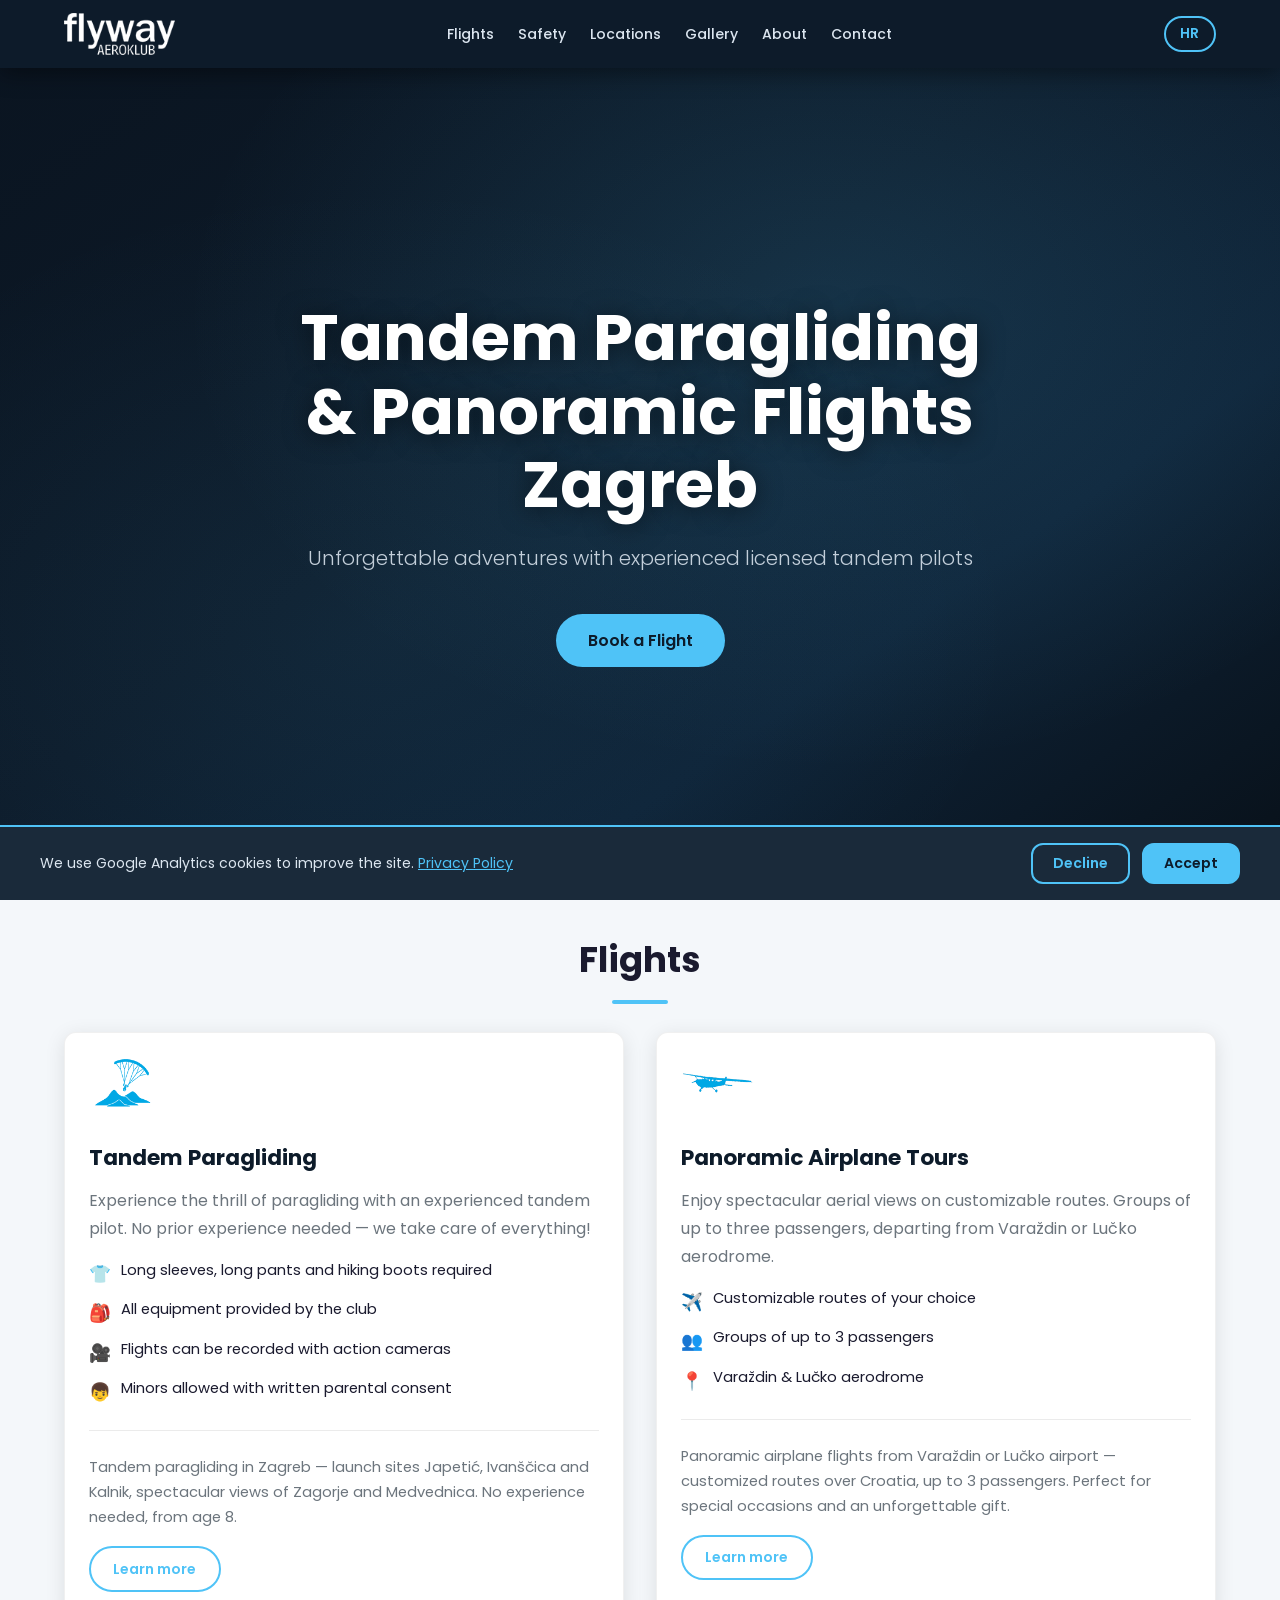
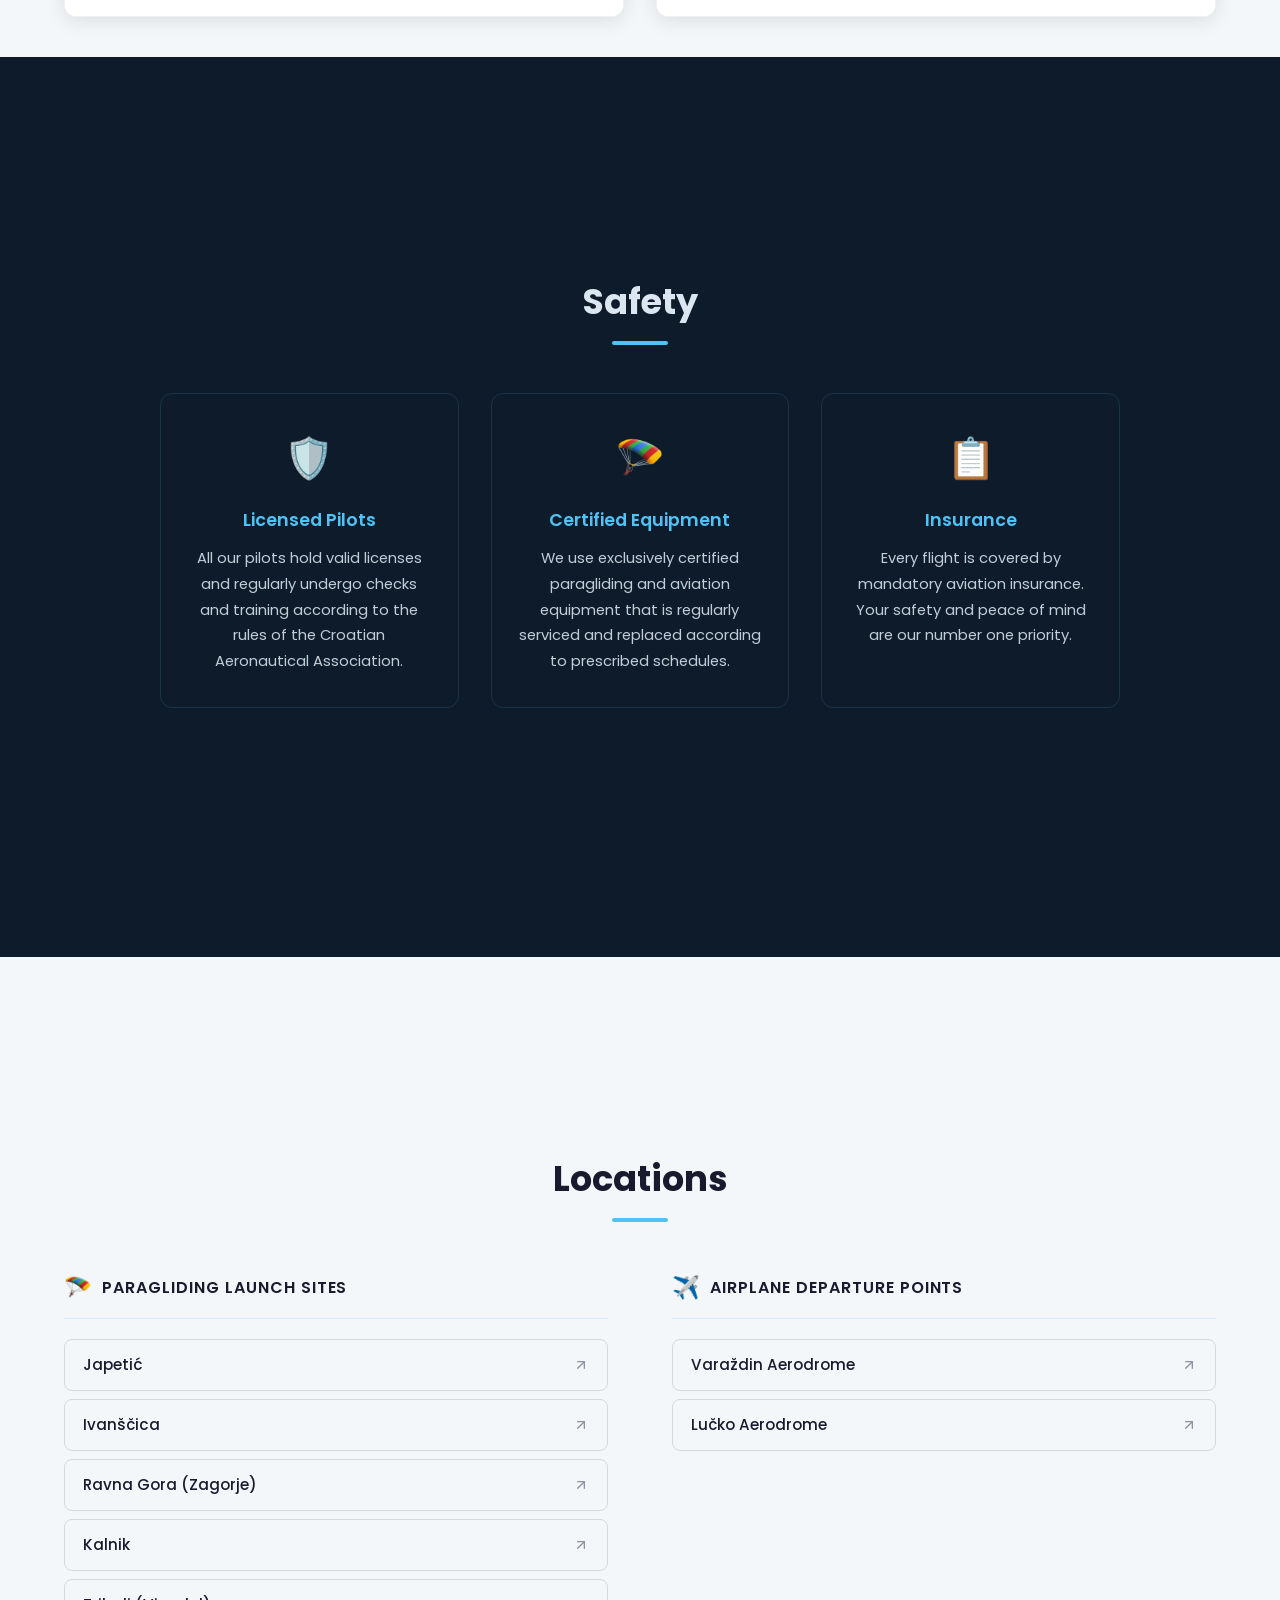
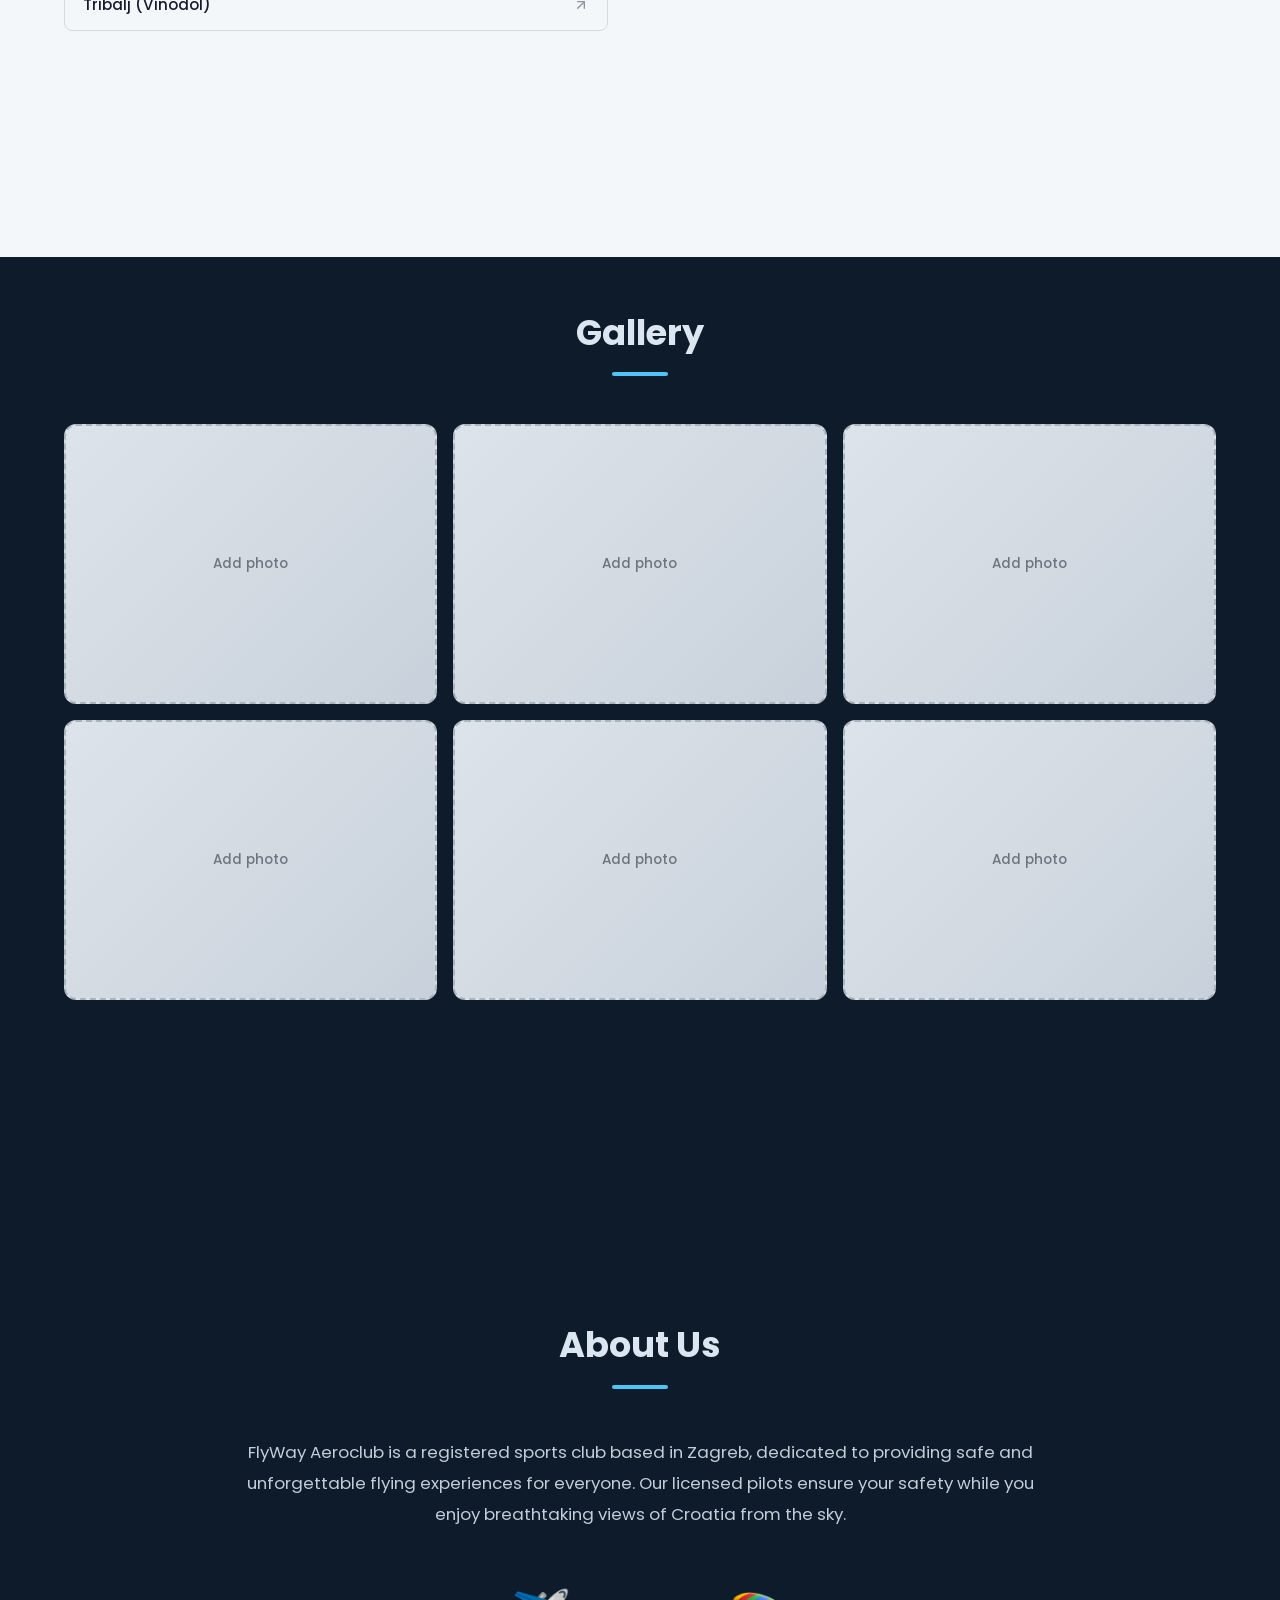
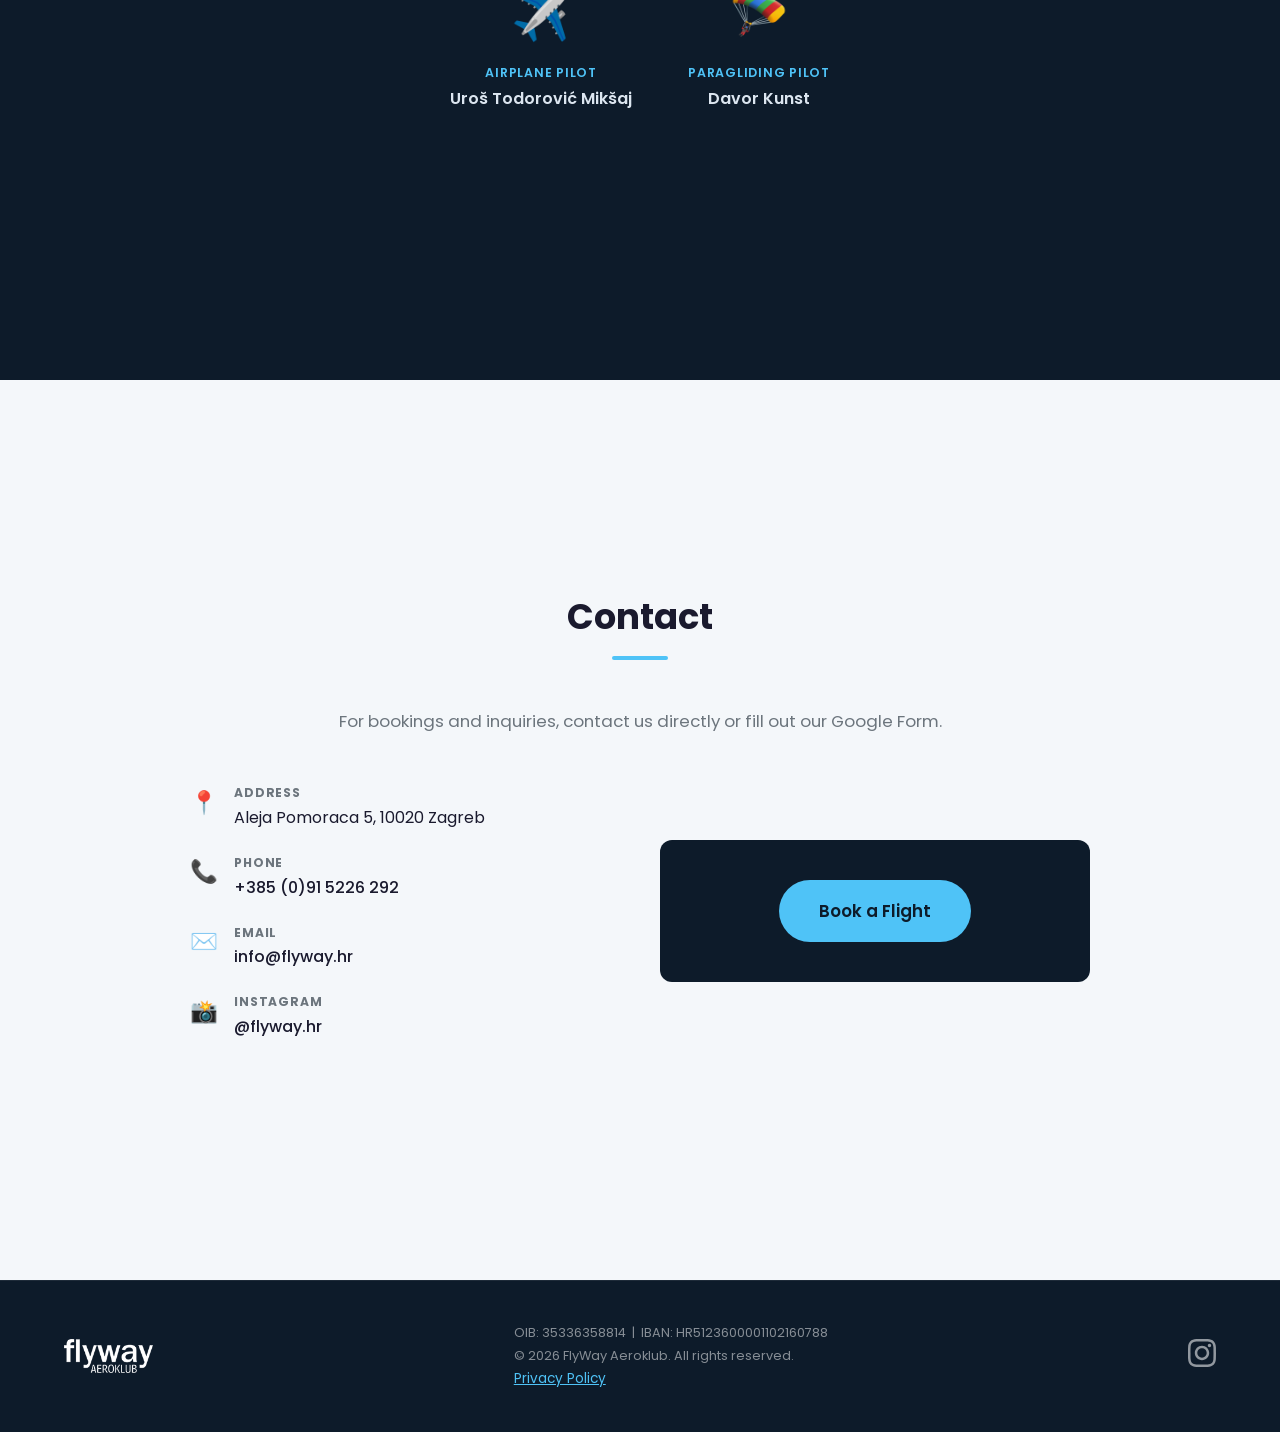
==== en/index.html @ 45cd0210 "Add English pages and proper hreflang for bilingual SEO - Create en/ with 3 fully English pages (ind" ====
<!DOCTYPE html>
<html lang="en">
<head>
    <meta charset="UTF-8">
    <meta name="viewport" content="width=device-width, initial-scale=1.0">

    <title>FlyWay Aeroklub – Tandem Paragliding Zagreb | Panoramic Airplane Flights Croatia</title>
    <meta name="description" content="FlyWay Aeroklub offers tandem paragliding and panoramic airplane flights in Croatia. Launch sites: Japetić, Ivanščica, Kalnik, Varaždin, Lučko. Book your adventure!">
    <meta name="keywords" content="tandem paragliding Zagreb, panoramic airplane flights Croatia, paragliding Croatia, aeroclub Zagreb, scenic flight Croatia, adventure tourism Croatia">
    <meta name="robots" content="index, follow">
    <meta name="geo.region" content="HR-01">
    <meta name="geo.placename" content="Zagreb, Croatia">
    <link rel="canonical" href="https://www.flyway.hr/en/">

    <meta property="og:title" content="FlyWay Aeroklub – Tandem Paragliding & Panoramic Flights Croatia">
    <meta property="og:description" content="Unforgettable adventure with experienced licensed tandem pilots. Paragliding and panoramic airplane flights in Croatia.">
    <meta property="og:url" content="https://www.flyway.hr/en/">
    <meta property="og:type" content="website">
    <meta property="og:image" content="https://www.flyway.hr/images/fw_logo_white.png">
    <meta property="og:locale" content="en_US">
    <meta property="og:locale:alternate" content="hr_HR">

    <link rel="alternate" hreflang="hr" href="https://www.flyway.hr/">
    <link rel="alternate" hreflang="en" href="https://www.flyway.hr/en/">
    <link rel="alternate" hreflang="x-default" href="https://www.flyway.hr/">

    <link rel="preconnect" href="https://fonts.googleapis.com">
    <link rel="preconnect" href="https://fonts.gstatic.com" crossorigin>
    <link href="https://fonts.googleapis.com/css2?family=Poppins:wght@300;400;500;600;700&display=swap" rel="stylesheet">

    <link rel="icon" type="image/png" href="../images/flyway_favicon.png">
    <link rel="apple-touch-icon" href="../images/flyway_favicon.png">
    <link rel="stylesheet" href="../css/style.css">

    <script type="application/ld+json">
    {
        "@context": "https://schema.org",
        "@graph": [
            {
                "@type": "SportsOrganization",
                "name": "FlyWay Aeroklub",
                "url": "https://www.flyway.hr",
                "logo": "https://www.flyway.hr/images/fw_logo_white.png",
                "description": "FlyWay Aeroclub offers tandem paragliding and panoramic airplane flights in Croatia.",
                "address": {
                    "@type": "PostalAddress",
                    "streetAddress": "Aleja Pomoraca 5",
                    "addressLocality": "Zagreb",
                    "postalCode": "10020",
                    "addressCountry": "HR"
                },
                "contactPoint": {
                    "@type": "ContactPoint",
                    "telephone": "+385-91-5226-292",
                    "email": "info@flyway.hr",
                    "contactType": "reservations"
                },
                "sameAs": ["https://www.instagram.com/flyway.hr"]
            },
            {
                "@type": "LocalBusiness",
                "name": "FlyWay Aeroklub",
                "telephone": "+385-91-5226-292",
                "email": "info@flyway.hr",
                "address": {
                    "@type": "PostalAddress",
                    "streetAddress": "Aleja Pomoraca 5",
                    "addressLocality": "Zagreb",
                    "postalCode": "10020",
                    "addressCountry": "HR"
                }
            }
        ]
    }
    </script>
</head>
<body>

    <header class="site-header">
        <nav class="navbar" role="navigation" aria-label="Main navigation">
            <a href="#home" class="nav-logo" aria-label="FlyWay Aeroklub - Home">
                <img src="../images/fw_logo_white.png" alt="FlyWay Aeroklub – tandem paragliding and panoramic flights Zagreb" width="140" height="50">
            </a>

            <button class="hamburger" id="hamburger" aria-label="Open menu" aria-expanded="false" aria-controls="nav-menu">
                <span></span><span></span><span></span>
            </button>

            <ul class="nav-menu" id="nav-menu" role="list">
                <li class="nav-desktop-only"><a href="#services" class="nav-link">Flights</a></li>
                <li class="nav-mobile-only"><a href="paragliding-zagreb.html" class="nav-link">Tandem Paragliding</a></li>
                <li class="nav-mobile-only"><a href="panoramski-let-avionom.html" class="nav-link">Panoramic Flights</a></li>
                <li><a href="#safety" class="nav-link">Safety</a></li>
                <li><a href="#locations" class="nav-link">Locations</a></li>
                <li><a href="#gallery" class="nav-link">Gallery</a></li>
                <li><a href="#about" class="nav-link">About</a></li>
                <li><a href="#contact" class="nav-link">Contact</a></li>
            </ul>

            <a href="../index.html" class="lang-toggle" aria-label="Switch to Croatian">HR</a>
        </nav>
    </header>

    <main>

        <section id="home" class="hero" aria-label="Hero">
            <div class="hero-content">
                <h1>Tandem Paragliding & Panoramic Flights Zagreb</h1>
                <p class="hero-sub">Unforgettable adventures with experienced licensed tandem pilots</p>
                <a href="#contact" class="btn btn-primary">Book a Flight</a>
            </div>
        </section>

        <section id="services" class="section section-light" aria-labelledby="services-heading">
            <div class="container">
                <h2 id="services-heading" class="section-title">Flights</h2>
                <div class="services-grid">

                    <article id="paragliding" class="service-card" aria-labelledby="para-heading">
                        <div class="service-icon">
                            <img src="../images/paraglider_p.png" alt="Tandem paragliding icon – flights from Japetić and Ivanščica" width="80" height="80">
                        </div>
                        <h3 id="para-heading">Tandem Paragliding</h3>
                        <p>Experience the thrill of paragliding with an experienced tandem pilot. No prior experience needed — we take care of everything!</p>
                        <ul class="service-details">
                            <li><span class="detail-icon" aria-hidden="true">👕</span><span>Long sleeves, long pants and hiking boots required</span></li>
                            <li><span class="detail-icon" aria-hidden="true">🎒</span><span>All equipment provided by the club</span></li>
                            <li><span class="detail-icon" aria-hidden="true">🎥</span><span>Flights can be recorded with action cameras</span></li>
                            <li><span class="detail-icon" aria-hidden="true">👦</span><span>Minors allowed with written parental consent</span></li>
                        </ul>
                        <div class="service-extra">
                            <p>Tandem paragliding in Zagreb — launch sites Japetić, Ivanščica and Kalnik, spectacular views of Zagorje and Medvednica. No experience needed, from age 8.</p>
                            <a href="paragliding-zagreb.html" class="btn btn-secondary-outline">Learn more</a>
                        </div>
                    </article>

                    <article id="airplane" class="service-card" aria-labelledby="air-heading">
                        <div class="service-icon">
                            <img src="../images/avion.png" alt="Panoramic airplane flights icon – Varaždin and Lučko aerodrome" width="80" height="80">
                        </div>
                        <h3 id="air-heading">Panoramic Airplane Tours</h3>
                        <p>Enjoy spectacular aerial views on customizable routes. Groups of up to three passengers, departing from Varaždin or Lučko aerodrome.</p>
                        <ul class="service-details">
                            <li><span class="detail-icon" aria-hidden="true">✈️</span><span>Customizable routes of your choice</span></li>
                            <li><span class="detail-icon" aria-hidden="true">👥</span><span>Groups of up to 3 passengers</span></li>
                            <li><span class="detail-icon" aria-hidden="true">📍</span><span>Varaždin & Lučko aerodrome</span></li>
                        </ul>
                        <div class="service-extra">
                            <p>Panoramic airplane flights from Varaždin or Lučko airport — customized routes over Croatia, up to 3 passengers. Perfect for special occasions and an unforgettable gift.</p>
                            <a href="panoramski-let-avionom.html" class="btn btn-secondary-outline">Learn more</a>
                        </div>
                    </article>

                </div>
            </div>
        </section>

        <section id="safety" class="section section-dark" aria-labelledby="safety-heading">
            <div class="container">
                <h2 id="safety-heading" class="section-title">Safety</h2>
                <div class="safety-grid">
                    <div class="safety-item">
                        <div class="safety-icon" aria-hidden="true">🛡️</div>
                        <h3>Licensed Pilots</h3>
                        <p>All our pilots hold valid licenses and regularly undergo checks and training according to the rules of the Croatian Aeronautical Association.</p>
                    </div>
                    <div class="safety-item">
                        <div class="safety-icon" aria-hidden="true">🪂</div>
                        <h3>Certified Equipment</h3>
                        <p>We use exclusively certified paragliding and aviation equipment that is regularly serviced and replaced according to prescribed schedules.</p>
                    </div>
                    <div class="safety-item">
                        <div class="safety-icon" aria-hidden="true">📋</div>
                        <h3>Insurance</h3>
                        <p>Every flight is covered by mandatory aviation insurance. Your safety and peace of mind are our number one priority.</p>
                    </div>
                </div>
            </div>
        </section>

        <section id="locations" class="section section-light" aria-labelledby="locations-heading">
            <div class="container">
                <h2 id="locations-heading" class="section-title">Locations</h2>
                <div class="locations-grid">

                    <div class="location-group">
                        <div class="location-group-header">
                            <span class="location-group-icon" aria-hidden="true">🪂</span>
                            <h3>Paragliding Launch Sites</h3>
                        </div>
                        <ul class="location-cards">
                            <li><a href="https://maps.app.goo.gl/WNcV5vKJo7GmSqnL9" target="_blank" rel="noopener noreferrer" class="location-card">
                                <span class="loc-name">Japetić</span>
                                <svg class="loc-arrow" width="16" height="16" viewBox="0 0 24 24" fill="none" stroke="currentColor" stroke-width="2" stroke-linecap="round" stroke-linejoin="round" aria-hidden="true"><path d="M7 17L17 7"/><path d="M7 7h10v10"/></svg>
                            </a></li>
                            <li><a href="https://maps.app.goo.gl/DP7WxaT5oBAkoyiM8" target="_blank" rel="noopener noreferrer" class="location-card">
                                <span class="loc-name">Ivanščica</span>
                                <svg class="loc-arrow" width="16" height="16" viewBox="0 0 24 24" fill="none" stroke="currentColor" stroke-width="2" stroke-linecap="round" stroke-linejoin="round" aria-hidden="true"><path d="M7 17L17 7"/><path d="M7 7h10v10"/></svg>
                            </a></li>
                            <li><a href="https://maps.app.goo.gl/jG7msH3N1afyZURn9" target="_blank" rel="noopener noreferrer" class="location-card">
                                <span class="loc-name">Ravna Gora (Zagorje)</span>
                                <svg class="loc-arrow" width="16" height="16" viewBox="0 0 24 24" fill="none" stroke="currentColor" stroke-width="2" stroke-linecap="round" stroke-linejoin="round" aria-hidden="true"><path d="M7 17L17 7"/><path d="M7 7h10v10"/></svg>
                            </a></li>
                            <li><a href="https://maps.app.goo.gl/RLe3CD22jvQFApmW9" target="_blank" rel="noopener noreferrer" class="location-card">
                                <span class="loc-name">Kalnik</span>
                                <svg class="loc-arrow" width="16" height="16" viewBox="0 0 24 24" fill="none" stroke="currentColor" stroke-width="2" stroke-linecap="round" stroke-linejoin="round" aria-hidden="true"><path d="M7 17L17 7"/><path d="M7 7h10v10"/></svg>
                            </a></li>
                            <li><a href="https://maps.app.goo.gl/dRtYtPwwd5zsiYR27" target="_blank" rel="noopener noreferrer" class="location-card">
                                <span class="loc-name">Tribalj (Vinodol)</span>
                                <svg class="loc-arrow" width="16" height="16" viewBox="0 0 24 24" fill="none" stroke="currentColor" stroke-width="2" stroke-linecap="round" stroke-linejoin="round" aria-hidden="true"><path d="M7 17L17 7"/><path d="M7 7h10v10"/></svg>
                            </a></li>
                        </ul>
                    </div>

                    <div class="location-group">
                        <div class="location-group-header">
                            <span class="location-group-icon" aria-hidden="true">✈️</span>
                            <h3>Airplane Departure Points</h3>
                        </div>
                        <ul class="location-cards">
                            <li><a href="https://maps.app.goo.gl/fCzYF7hV7f4VvDzJ8" target="_blank" rel="noopener noreferrer" class="location-card">
                                <span class="loc-name">Varaždin Aerodrome</span>
                                <svg class="loc-arrow" width="16" height="16" viewBox="0 0 24 24" fill="none" stroke="currentColor" stroke-width="2" stroke-linecap="round" stroke-linejoin="round" aria-hidden="true"><path d="M7 17L17 7"/><path d="M7 7h10v10"/></svg>
                            </a></li>
                            <li><a href="https://maps.app.goo.gl/y8bR3Hvhhawu7wzm7" target="_blank" rel="noopener noreferrer" class="location-card">
                                <span class="loc-name">Lučko Aerodrome</span>
                                <svg class="loc-arrow" width="16" height="16" viewBox="0 0 24 24" fill="none" stroke="currentColor" stroke-width="2" stroke-linecap="round" stroke-linejoin="round" aria-hidden="true"><path d="M7 17L17 7"/><path d="M7 7h10v10"/></svg>
                            </a></li>
                        </ul>
                    </div>

                </div>
            </div>
        </section>

        <section id="gallery" class="section section-dark" aria-labelledby="gallery-heading">
            <div class="container">
                <h2 id="gallery-heading" class="section-title">Gallery</h2>
                <div class="gallery-grid">
                    <div class="gallery-placeholder"><span>Add photo</span></div>
                    <div class="gallery-placeholder"><span>Add photo</span></div>
                    <div class="gallery-placeholder"><span>Add photo</span></div>
                    <div class="gallery-placeholder"><span>Add photo</span></div>
                    <div class="gallery-placeholder"><span>Add photo</span></div>
                    <div class="gallery-placeholder"><span>Add photo</span></div>
                </div>
            </div>
        </section>

        <section id="about" class="section section-dark" aria-labelledby="about-heading">
            <div class="container">
                <h2 id="about-heading" class="section-title">About Us</h2>
                <div class="about-content">
                    <p>FlyWay Aeroclub is a registered sports club based in Zagreb, dedicated to providing safe and unforgettable flying experiences for everyone. Our licensed pilots ensure your safety while you enjoy breathtaking views of Croatia from the sky.</p>
                    <div class="team-grid">
                        <div class="team-member">
                            <div class="team-icon" aria-hidden="true">✈️</div>
                            <p class="team-role">Airplane Pilot</p>
                            <p class="team-name">Uroš Todorović Mikšaj</p>
                        </div>
                        <div class="team-member">
                            <div class="team-icon" aria-hidden="true">🪂</div>
                            <p class="team-role">Paragliding Pilot</p>
                            <p class="team-name">Davor Kunst</p>
                        </div>
                    </div>
                </div>
            </div>
        </section>

        <section id="contact" class="section section-light" aria-labelledby="contact-heading">
            <div class="container">
                <h2 id="contact-heading" class="section-title">Contact</h2>
                <p class="contact-desc">For bookings and inquiries, contact us directly or fill out our Google Form.</p>
                <div class="contact-grid">
                    <address class="contact-info">
                        <div class="contact-item">
                            <span class="contact-icon" aria-hidden="true">📍</span>
                            <div>
                                <strong>Address</strong>
                                <span>Aleja Pomoraca 5, 10020 Zagreb</span>
                            </div>
                        </div>
                        <div class="contact-item">
                            <span class="contact-icon" aria-hidden="true">📞</span>
                            <div>
                                <strong>Phone</strong>
                                <a href="tel:+385915226292">+385 (0)91 5226 292</a>
                            </div>
                        </div>
                        <div class="contact-item">
                            <span class="contact-icon" aria-hidden="true">✉️</span>
                            <div>
                                <strong>Email</strong>
                                <a href="mailto:info@flyway.hr">info@flyway.hr</a>
                            </div>
                        </div>
                        <div class="contact-item">
                            <span class="contact-icon" aria-hidden="true">📸</span>
                            <div>
                                <strong>Instagram</strong>
                                <a href="https://www.instagram.com/flyway.hr" target="_blank" rel="noopener noreferrer">@flyway.hr</a>
                            </div>
                        </div>
                    </address>
                    <div class="contact-booking">
                        <a href="#TODO" target="_blank" rel="noopener noreferrer" class="btn btn-primary btn-large">Book a Flight</a>
                    </div>
                </div>
            </div>
        </section>

    </main>

    <footer class="site-footer" role="contentinfo">
        <div class="container footer-inner">
            <div class="footer-logo">
                <img src="../images/fw_logo_white.png" alt="FlyWay Aeroklub" width="120" height="43">
            </div>
            <div class="footer-info">
                <p>OIB: 35336358814 &nbsp;|&nbsp; IBAN: HR5123600001102160788</p>
                <p>&copy; <span id="year"></span> FlyWay Aeroklub. All rights reserved.</p>
                <p><a href="../pravila-privatnosti.html" style="color:var(--color-accent); text-decoration:underline; font-size:0.85rem;">Privacy Policy</a></p>
            </div>
            <div class="footer-social">
                <a href="https://www.instagram.com/flyway.hr" target="_blank" rel="noopener noreferrer" aria-label="FlyWay on Instagram">
                    <svg width="28" height="28" viewBox="0 0 24 24" fill="currentColor" aria-hidden="true">
                        <path d="M12 2.163c3.204 0 3.584.012 4.85.07 3.252.148 4.771 1.691 4.919 4.919.058 1.265.069 1.645.069 4.849 0 3.205-.012 3.584-.069 4.849-.149 3.225-1.664 4.771-4.919 4.919-1.266.058-1.644.07-4.85.07-3.204 0-3.584-.012-4.849-.07-3.26-.149-4.771-1.699-4.919-4.92-.058-1.265-.07-1.644-.07-4.849 0-3.204.013-3.583.07-4.849.149-3.227 1.664-4.771 4.919-4.919 1.266-.057 1.645-.069 4.849-.069zm0-2.163c-3.259 0-3.667.014-4.947.072-4.358.2-6.78 2.618-6.98 6.98-.059 1.281-.073 1.689-.073 4.948 0 3.259.014 3.668.072 4.948.2 4.358 2.618 6.78 6.98 6.98 1.281.058 1.689.072 4.948.072 3.259 0 3.668-.014 4.948-.072 4.354-.2 6.782-2.618 6.979-6.98.059-1.28.073-1.689.073-4.948 0-3.259-.014-3.667-.072-4.947-.196-4.354-2.617-6.78-6.979-6.98-1.281-.059-1.69-.073-4.949-.073zm0 5.838c-3.403 0-6.162 2.759-6.162 6.162s2.759 6.163 6.162 6.163 6.162-2.759 6.162-6.163c0-3.403-2.759-6.162-6.162-6.162zm0 10.162c-2.209 0-4-1.79-4-4 0-2.209 1.791-4 4-4s4 1.791 4 4c0 2.21-1.791 4-4 4zm6.406-11.845c-.796 0-1.441.645-1.441 1.44s.645 1.44 1.441 1.44c.795 0 1.439-.645 1.439-1.44s-.644-1.44-1.439-1.44z"/>
                    </svg>
                </a>
            </div>
        </div>
    </footer>

    <div id="cookie-banner" class="cookie-banner" role="dialog" aria-label="Cookie notice" hidden>
        <div class="cookie-banner-inner">
            <p class="cookie-text">We use Google Analytics cookies to improve the site. <a href="../pravila-privatnosti.html">Privacy Policy</a></p>
            <div class="cookie-actions">
                <button id="cookie-decline" class="btn-cookie btn-cookie-decline">Decline</button>
                <button id="cookie-accept"  class="btn-cookie btn-cookie-accept">Accept</button>
            </div>
        </div>
    </div>

    <script src="../js/main.js"></script>
    <script src="../js/cookies.js"></script>
</body>
</html>
---- css/style.css ----
/* ===========================
   CSS Custom Properties
   =========================== */
:root {
    --color-dark:        #0d1b2a;
    --color-dark-2:      #1a2a3a;
    --color-accent:      #4fc3f7;
    --color-accent-hover:#29b6f6;
    --color-light:       #f4f7fa;
    --color-white:       #ffffff;
    --color-text-dark:   #1a1a2e;
    --color-text-muted:  #6c757d;
    --color-text-light:  #dce6f0;
    --font:              'Poppins', sans-serif;
    --radius:            12px;
    --transition:        0.3s ease;
    --shadow:            0 4px 20px rgba(0,0,0,0.10);
    --shadow-dark:       0 4px 24px rgba(0,0,0,0.45);
    --max-w:             1200px;
    --nav-h:             68px;
}

/* ===========================
   Reset & Base
   =========================== */
*, *::before, *::after { box-sizing: border-box; margin: 0; padding: 0; }

html {
    scroll-behavior: smooth;
    font-size: 16px;
    scroll-padding-top: var(--nav-h);
}

body {
    font-family: var(--font);
    color: var(--color-text-dark);
    background: var(--color-white);
    line-height: 1.6;
    -webkit-font-smoothing: antialiased;
}

img { max-width: 100%; height: auto; display: block; }

a { color: inherit; text-decoration: none; }

ul { list-style: none; }

/* ===========================
   Utility
   =========================== */
.container {
    width: 100%;
    max-width: var(--max-w);
    margin: 0 auto;
    padding: 0 1.5rem;
}

.section { padding: 5rem 0; }

.section-light { background: var(--color-light); }

.section-dark {
    background: var(--color-dark);
    color: var(--color-text-light);
}

.section-title {
    font-size: clamp(1.6rem, 4vw, 2.2rem);
    font-weight: 700;
    text-align: center;
    margin-bottom: 3rem;
}

.section-title::after {
    content: '';
    display: block;
    width: 56px;
    height: 4px;
    background: var(--color-accent);
    margin: 0.7rem auto 0;
    border-radius: 2px;
}

/* Buttons */
.btn {
    display: inline-block;
    padding: 0.85rem 2rem;
    border-radius: 50px;
    font-family: var(--font);
    font-weight: 600;
    font-size: 1rem;
    cursor: pointer;
    border: none;
    transition: var(--transition);
    text-align: center;
}

.btn-primary {
    background: var(--color-accent);
    color: var(--color-dark);
}

.btn-primary:hover,
.btn-primary:focus-visible {
    background: var(--color-accent-hover);
    transform: translateY(-2px);
    box-shadow: 0 6px 20px rgba(79,195,247,0.4);
    outline: 3px solid var(--color-accent-hover);
    outline-offset: 3px;
}

.btn-large {
    padding: 1.1rem 2.5rem;
    font-size: 1.05rem;
}

/* ===========================
   HEADER / NAVBAR
   =========================== */
.site-header {
    position: fixed;
    inset: 0 0 auto 0;
    z-index: 1000;
    background: var(--color-dark);
    height: var(--nav-h);
    box-shadow: var(--shadow-dark);
}

.navbar {
    display: flex;
    align-items: center;
    justify-content: space-between;
    height: 100%;
    max-width: var(--max-w);
    margin: 0 auto;
    padding: 0 1.5rem;
    gap: 1rem;
}

.nav-logo img { height: 42px; width: auto; }

.nav-menu {
    display: flex;
    gap: 1.5rem;
    align-items: center;
}

.nav-link {
    color: var(--color-text-light);
    font-weight: 500;
    font-size: 0.88rem;
    padding: 0.25rem 0;
    border-bottom: 2px solid transparent;
    transition: var(--transition);
    white-space: nowrap;
}

.nav-link:hover,
.nav-link:focus-visible {
    color: var(--color-accent);
    border-bottom-color: var(--color-accent);
    outline: none;
}

/* Language toggle */
.lang-toggle {
    display: inline-block;
    text-align: center;
    background: transparent;
    border: 2px solid var(--color-accent);
    color: var(--color-accent);
    padding: 0.32rem 0.9rem;
    border-radius: 50px;
    font-family: var(--font);
    font-weight: 600;
    font-size: 0.85rem;
    cursor: pointer;
    transition: var(--transition);
    min-width: 52px;
    text-decoration: none;
}

.lang-toggle:hover,
.lang-toggle:focus-visible {
    background: var(--color-accent);
    color: var(--color-dark);
    outline: 3px solid var(--color-accent-hover);
    outline-offset: 2px;
}

/* Hamburger */
.hamburger {
    display: none;
    flex-direction: column;
    justify-content: space-between;
    width: 28px;
    height: 20px;
    background: transparent;
    border: none;
    cursor: pointer;
    padding: 0;
}

.hamburger span {
    display: block;
    width: 100%;
    height: 2px;
    background: var(--color-text-light);
    border-radius: 2px;
    transition: var(--transition);
}

.hamburger.active span:nth-child(1) { transform: translateY(9px) rotate(45deg); }
.hamburger.active span:nth-child(2) { opacity: 0; }
.hamburger.active span:nth-child(3) { transform: translateY(-9px) rotate(-45deg); }

/* ===========================
   HERO
   =========================== */
.hero {
    position: relative;
    min-height: 100vh;
    display: flex;
    align-items: center;
    justify-content: center;
    text-align: center;
    padding-top: var(--nav-h);
    background:
        radial-gradient(ellipse at 65% 35%, rgba(79,195,247,0.14) 0%, transparent 55%),
        linear-gradient(145deg, #0a1420 0%, #0d1b2a 45%, #0e2236 70%, #081018 100%);
    overflow: hidden;
}

/* Subtle animated shimmer */
.hero::after {
    content: '';
    position: absolute;
    inset: 0;
    background: radial-gradient(ellipse at 30% 70%, rgba(79,195,247,0.07) 0%, transparent 50%);
    pointer-events: none;
}

.hero-content {
    position: relative;
    z-index: 1;
    max-width: 780px;
    padding: 2rem 1.5rem;
    color: #fff;
}

.hero-content h1 {
    font-size: clamp(2.2rem, 6vw, 4rem);
    font-weight: 700;
    line-height: 1.15;
    margin-bottom: 1.25rem;
    text-shadow: 0 2px 24px rgba(0,0,0,0.5);
}

.hero-sub {
    font-size: clamp(1rem, 2.5vw, 1.25rem);
    font-weight: 300;
    color: var(--color-text-light);
    margin-bottom: 2.5rem;
    opacity: 0.88;
}

/* ===========================
   SERVICES
   =========================== */
.services-grid {
    display: grid;
    grid-template-columns: 1fr;
    gap: 2rem;
}

.service-card {
    background: var(--color-white);
    border-radius: var(--radius);
    padding: 2.5rem 2rem;
    box-shadow: var(--shadow);
    border: 1px solid rgba(0,0,0,0.06);
    transition: transform var(--transition), box-shadow var(--transition);
    scroll-margin-top: 1rem;
}

.service-card:hover {
    transform: translateY(-4px);
    box-shadow: 0 10px 36px rgba(0,0,0,0.13);
}

.service-icon { margin-bottom: 1.25rem; }

.service-icon img {
    width: 72px;
    height: 72px;
    object-fit: contain;
}

.service-card h3 {
    font-size: 1.35rem;
    font-weight: 700;
    color: var(--color-dark);
    margin-bottom: 0.75rem;
}

.service-card > p {
    color: var(--color-text-muted);
    margin-bottom: 1.5rem;
    line-height: 1.75;
}

.service-details { display: flex; flex-direction: column; gap: 0.65rem; }

.service-details li {
    display: flex;
    align-items: flex-start;
    gap: 0.6rem;
    font-size: 0.92rem;
    color: var(--color-text-dark);
}

.detail-icon { flex-shrink: 0; font-size: 1.1rem; margin-top: 0.05rem; }

/* ===========================
   LOCATIONS
   =========================== */
.locations-grid {
    display: grid;
    grid-template-columns: 1fr;
    gap: 3rem;
}

.location-group-header {
    display: flex;
    align-items: center;
    gap: 0.65rem;
    margin-bottom: 1.25rem;
    padding-bottom: 0.75rem;
    border-bottom: 1px solid rgba(79,195,247,0.2);
}

.location-group-icon { font-size: 1.4rem; }

.location-group-header h3 {
    font-size: 1rem;
    font-weight: 600;
    color: var(--color-accent);
    text-transform: uppercase;
    letter-spacing: 0.06em;
}

.location-cards {
    display: flex;
    flex-direction: column;
    gap: 0.5rem;
}

.location-card {
    display: flex;
    align-items: center;
    justify-content: space-between;
    padding: 0.8rem 1.1rem;
    border-radius: 8px;
    border: 1px solid rgba(79,195,247,0.15);
    color: var(--color-text-light);
    font-weight: 500;
    font-size: 0.95rem;
    transition: background var(--transition), border-color var(--transition), color var(--transition);
}

.location-card:hover {
    background: rgba(79,195,247,0.1);
    border-color: rgba(79,195,247,0.45);
    color: var(--color-accent);
}

.loc-arrow {
    flex-shrink: 0;
    opacity: 0.45;
    transition: opacity var(--transition), transform var(--transition);
}

.location-card:hover .loc-arrow {
    opacity: 1;
    transform: translate(2px, -2px);
}

/* ===========================
   GALLERY
   =========================== */
.gallery-grid {
    display: grid;
    grid-template-columns: repeat(2, 1fr);
    gap: 1rem;
}

.gallery-placeholder {
    aspect-ratio: 4/3;
    background: linear-gradient(135deg, #dde3ea, #c8d1db);
    border-radius: var(--radius);
    display: flex;
    align-items: center;
    justify-content: center;
    color: var(--color-text-muted);
    font-size: 0.85rem;
    font-weight: 500;
    border: 2px dashed #aab4bf;
}

.gallery-grid img {
    width: 100%;
    height: 100%;
    object-fit: cover;
    border-radius: var(--radius);
    transition: transform var(--transition);
}

.gallery-grid img:hover { transform: scale(1.03); }

/* ===========================
   ABOUT
   =========================== */
.about-content {
    max-width: 820px;
    margin: 0 auto;
    text-align: center;
}

.about-content > p {
    font-size: 1.05rem;
    line-height: 1.85;
    color: var(--color-text-light);
    opacity: 0.88;
    margin-bottom: 3rem;
}

.team-grid {
    display: flex;
    justify-content: center;
    gap: 3.5rem;
    flex-wrap: wrap;
}

.team-icon { font-size: 3rem; margin-bottom: 0.5rem; }

.team-role {
    font-size: 0.78rem;
    font-weight: 600;
    color: var(--color-accent);
    text-transform: uppercase;
    letter-spacing: 0.06em;
    margin-bottom: 0.2rem;
}

.team-name {
    font-size: 1rem;
    font-weight: 600;
    color: var(--color-text-light);
}

/* ===========================
   CONTACT
   =========================== */
.contact-desc {
    text-align: center;
    color: var(--color-text-muted);
    margin-bottom: 3rem;
    font-size: 1.05rem;
}

.contact-grid {
    display: grid;
    grid-template-columns: 1fr;
    gap: 2.5rem;
    max-width: 900px;
    margin: 0 auto;
}

.contact-info {
    font-style: normal;
    display: flex;
    flex-direction: column;
    gap: 1.4rem;
}

.contact-item {
    display: flex;
    align-items: flex-start;
    gap: 1rem;
}

.contact-icon { font-size: 1.4rem; flex-shrink: 0; margin-top: 0.1rem; }

.contact-item strong {
    display: block;
    font-size: 0.76rem;
    text-transform: uppercase;
    letter-spacing: 0.07em;
    color: var(--color-text-muted);
    margin-bottom: 0.15rem;
}

.contact-item a {
    font-weight: 500;
    color: var(--color-text-dark);
    transition: color var(--transition);
}

.contact-item a:hover { color: var(--color-accent); }

.contact-booking {
    display: flex;
    flex-direction: column;
    align-items: center;
    justify-content: center;
    text-align: center;
    gap: 1rem;
    background: var(--color-dark);
    border-radius: var(--radius);
    padding: 2.5rem 2rem;
}

.booking-note {
    font-size: 0.88rem;
    color: rgba(255,255,255,0.55);
}

/* ===========================
   FOOTER
   =========================== */
.site-footer {
    background: var(--color-dark);
    color: var(--color-text-light);
    padding: 2.5rem 0;
    border-top: 1px solid rgba(255,255,255,0.07);
}

.footer-inner {
    display: flex;
    flex-direction: column;
    align-items: center;
    gap: 1.25rem;
    text-align: center;
}

.footer-logo img { height: 34px; width: auto; }

.footer-info p {
    font-size: 0.8rem;
    color: rgba(255,255,255,0.5);
    line-height: 1.8;
}

.footer-social a {
    color: rgba(255,255,255,0.55);
    transition: var(--transition);
    display: inline-block;
}

.footer-social a:hover {
    color: var(--color-accent);
    transform: translateY(-2px);
}

/* Nav visibility helpers */
.nav-desktop-only { display: none; }
.nav-mobile-only  { display: list-item; }

/* ===========================
   RESPONSIVE — Tablet 768px+
   =========================== */
@media (min-width: 768px) {
    .nav-desktop-only { display: list-item; }
    .nav-mobile-only  { display: none; }

    .section { padding: 3rem 0 5rem; }
    #services { padding: 2rem 0 2.5rem; }
    #services .section-title { margin-bottom: 1.75rem; }

    .service-card       { padding: 1.5rem; }
    .service-icon       { margin-bottom: 0.75rem; }
    .service-card > p   { margin-bottom: 1rem; }
    .service-extra      { margin-top: 1rem; padding-top: 1rem; gap: 0.6rem; }

    .services-grid         { grid-template-columns: repeat(2, 1fr); }
    .locations-grid        { grid-template-columns: repeat(2, 1fr); gap: 4rem; }
    .gallery-grid          { grid-template-columns: repeat(3, 1fr); }
    .contact-grid          { grid-template-columns: 1fr 1fr; align-items: center; }
    .footer-inner          { flex-direction: row; justify-content: space-between; text-align: left; }

    #safety, #locations, #about, #contact {
        min-height: 100vh;
        display: flex;
        align-items: center;
    }
}

/* ===========================
   RESPONSIVE — Mobile <768px
   =========================== */
@media (max-width: 767px) {
    .hamburger { display: flex; order: 3; }
    .lang-toggle { margin-left: auto; }

    .nav-menu {
        position: fixed;
        top: var(--nav-h);
        left: 0;
        right: 0;
        background: var(--color-dark-2);
        flex-direction: column;
        gap: 0;
        max-height: 0;
        overflow: hidden;
        transition: max-height 0.35s ease;
        z-index: 999;
    }

    .nav-menu.open { max-height: 480px; }

    .nav-menu li { border-bottom: 1px solid rgba(255,255,255,0.07); }

    .nav-link {
        display: block;
        padding: 1rem 1.5rem;
        font-size: 1rem;
        border-bottom: none;
    }

    .section { padding: 3.5rem 0; }

    .gallery-grid { grid-template-columns: repeat(2, 1fr); }

    .team-grid { gap: 2rem; }
}

/* ===========================
   SERVICE EXTRA
   =========================== */
.service-extra {
    margin-top: 1.5rem;
    padding-top: 1.5rem;
    border-top: 1px solid rgba(0,0,0,0.08);
    display: flex;
    flex-direction: column;
    gap: 0.75rem;
}

.service-extra p {
    font-size: 0.92rem;
    color: var(--color-text-muted);
    line-height: 1.7;
}

.btn-secondary-outline {
    display: inline-block;
    padding: 0.6rem 1.4rem;
    border-radius: 50px;
    border: 2px solid var(--color-accent);
    color: var(--color-accent);
    font-weight: 600;
    font-size: 0.88rem;
    transition: var(--transition);
    align-self: flex-start;
    margin-top: 0.25rem;
}

.btn-secondary-outline:hover,
.btn-secondary-outline:focus-visible {
    background: var(--color-accent);
    color: var(--color-dark);
    outline: 3px solid var(--color-accent-hover);
    outline-offset: 2px;
}

/* ===========================
   SAFETY
   =========================== */
.safety-grid {
    display: grid;
    grid-template-columns: 1fr;
    gap: 2rem;
    max-width: 960px;
    margin: 0 auto;
}

.safety-item {
    text-align: center;
    padding: 2rem 1.5rem;
    border-radius: var(--radius);
    border: 1px solid rgba(79,195,247,0.15);
}

.safety-icon { font-size: 2.5rem; margin-bottom: 1rem; }

.safety-item h3 {
    font-size: 1.1rem;
    font-weight: 600;
    color: var(--color-accent);
    margin-bottom: 0.75rem;
}

.safety-item p {
    font-size: 0.92rem;
    color: var(--color-text-light);
    line-height: 1.75;
    opacity: 0.88;
}

@media (min-width: 768px) {
    .safety-grid { grid-template-columns: repeat(3, 1fr); }
}

/* Context-aware text colors for reused components */
/* Route cards (panoramski – rute i destinacije) */
.route-card {
    display: flex;
    flex-direction: column;
    gap: 0.3rem;
    padding: 0.9rem 1.1rem;
    border-radius: 8px;
    border: 1px solid rgba(79,195,247,0.15);
}
.route-name {
    font-weight: 600;
    font-size: 0.95rem;
    color: var(--color-accent);
}
.route-desc {
    font-size: 0.85rem;
    color: var(--color-text-light);
    opacity: 0.82;
    line-height: 1.5;
}

.section-light .about-content > p  { color: var(--color-text-muted); }
.section-dark  .service-details li  { color: var(--color-text-light); }
.section-light .location-card       { color: var(--color-text-dark); border-color: rgba(0,0,0,0.12); }
.section-light .location-card:hover { color: var(--color-accent); border-color: rgba(79,195,247,0.45); }
.section-light .location-group-header h3 { color: var(--color-text-dark); }

/* ===========================
   FAQ
   =========================== */
.faq-list {
    max-width: 760px;
    margin: 0 auto;
    display: flex;
    flex-direction: column;
}

.faq-item {
    padding: 1.5rem 0;
    border-bottom: 1px solid rgba(79,195,247,0.15);
}

.faq-item:first-child { border-top: 1px solid rgba(79,195,247,0.15); }

.faq-question {
    font-size: 1rem;
    font-weight: 600;
    color: var(--color-accent);
    margin-bottom: 0.5rem;
}

.faq-answer {
    font-size: 0.95rem;
    line-height: 1.75;
    opacity: 0.88;
}

/* ===========================
   Cookie Consent Banner
   =========================== */
.cookie-banner {
    position: fixed;
    bottom: 0;
    left: 0;
    right: 0;
    background: var(--color-dark-2);
    border-top: 2px solid var(--color-accent);
    z-index: 9999;
    padding: 1rem 1.5rem;
}

.cookie-banner-inner {
    max-width: var(--max-w);
    margin: 0 auto;
    display: flex;
    align-items: center;
    gap: 1.5rem;
    flex-wrap: wrap;
}

.cookie-text {
    flex: 1;
    color: var(--color-text-light);
    font-size: 0.88rem;
    line-height: 1.5;
}

.cookie-text a {
    color: var(--color-accent);
    text-decoration: underline;
}

.cookie-actions {
    display: flex;
    gap: 0.75rem;
    flex-shrink: 0;
}

.btn-cookie {
    padding: 0.5rem 1.25rem;
    border-radius: var(--radius);
    font-family: var(--font);
    font-size: 0.88rem;
    font-weight: 600;
    cursor: pointer;
    border: 2px solid var(--color-accent);
    transition: var(--transition);
}

.btn-cookie-accept {
    background: var(--color-accent);
    color: var(--color-dark);
}

.btn-cookie-accept:hover {
    background: var(--color-accent-hover);
    border-color: var(--color-accent-hover);
}

.btn-cookie-decline {
    background: transparent;
    color: var(--color-accent);
}

.btn-cookie-decline:hover {
    background: rgba(79,195,247,0.1);
}
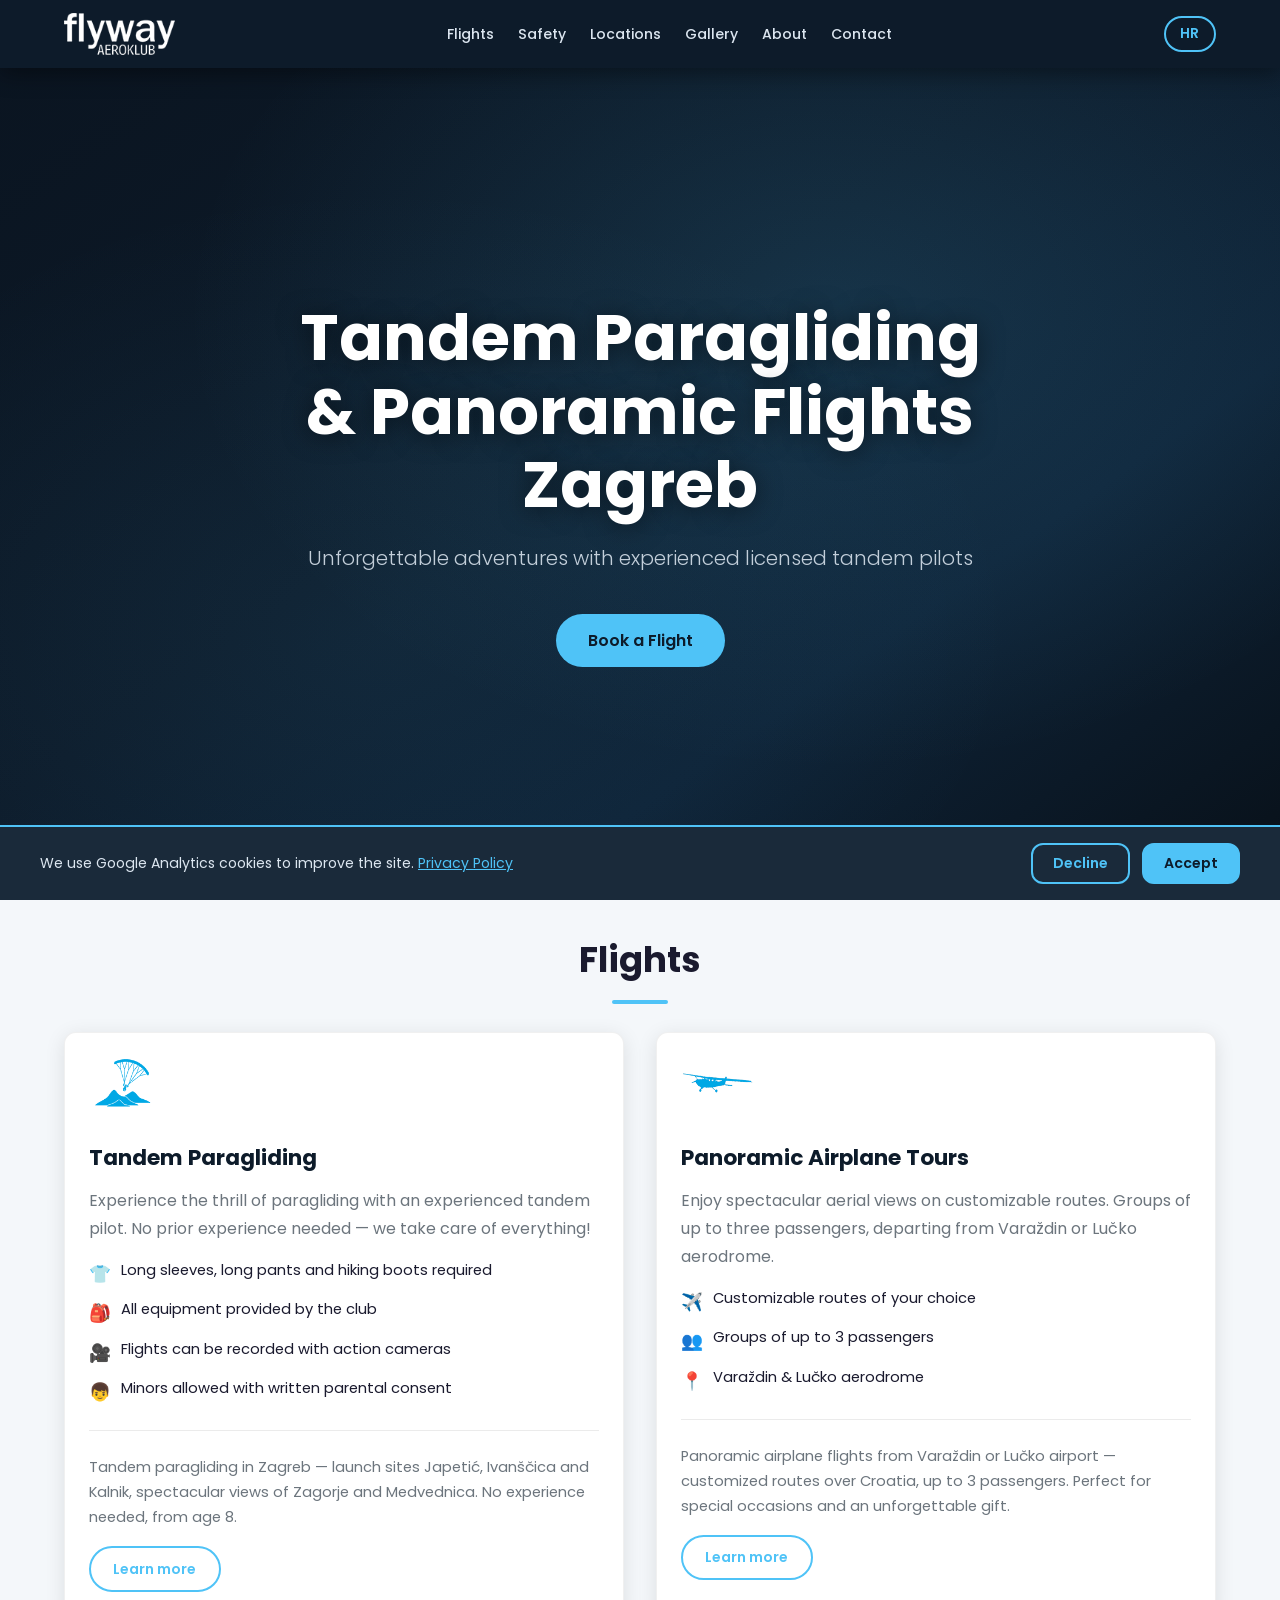
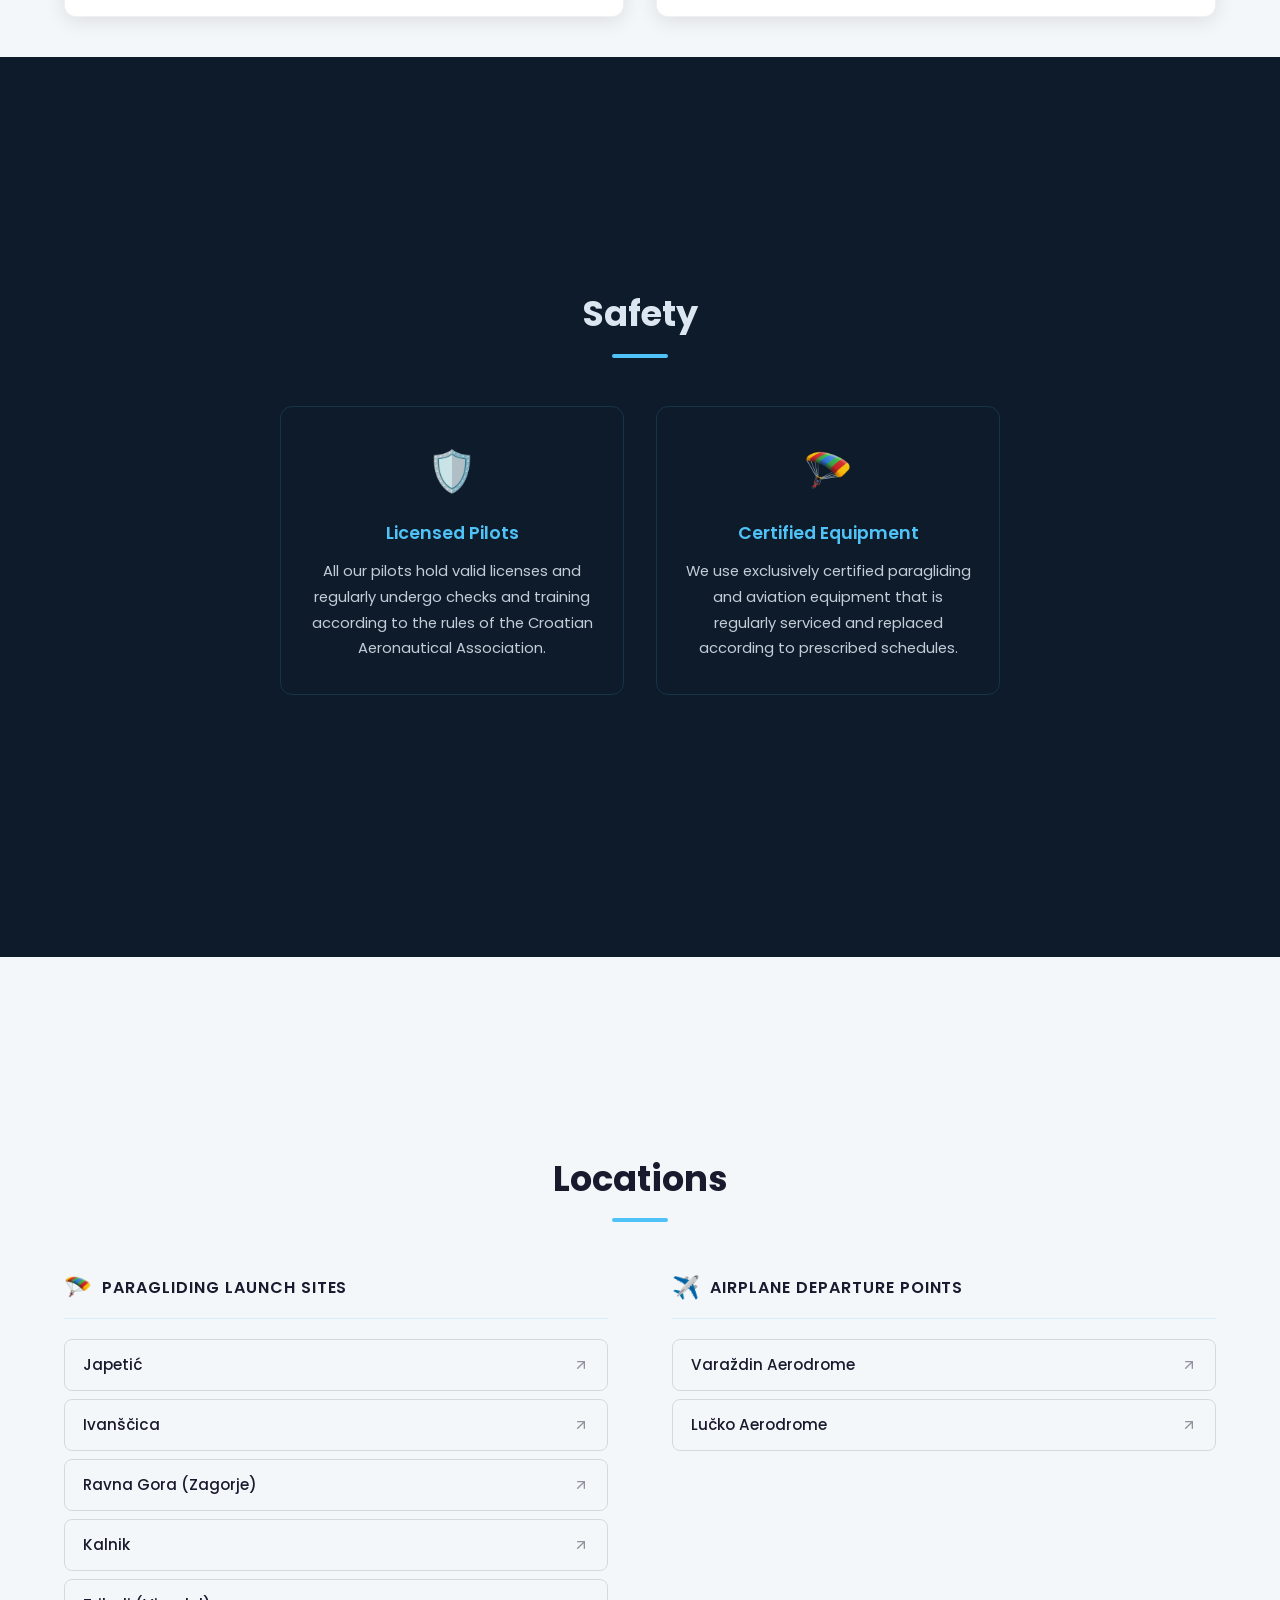
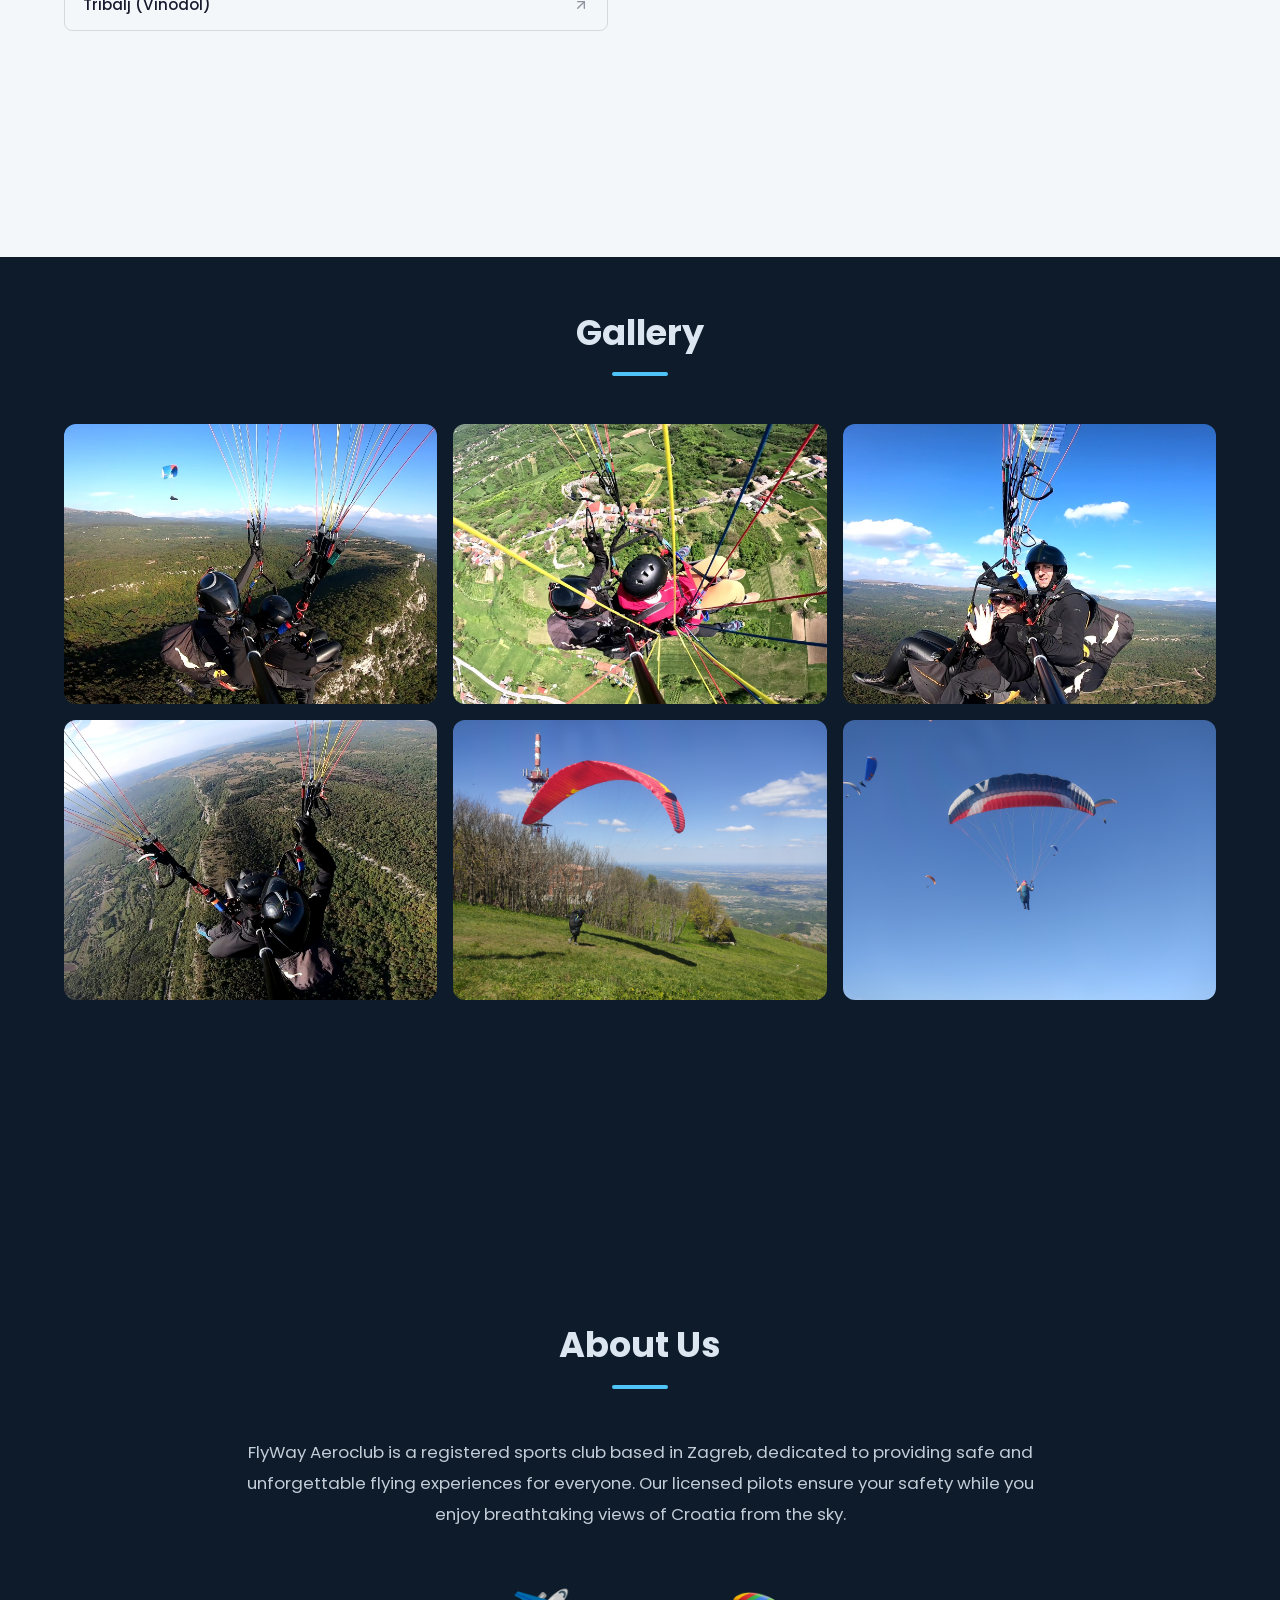
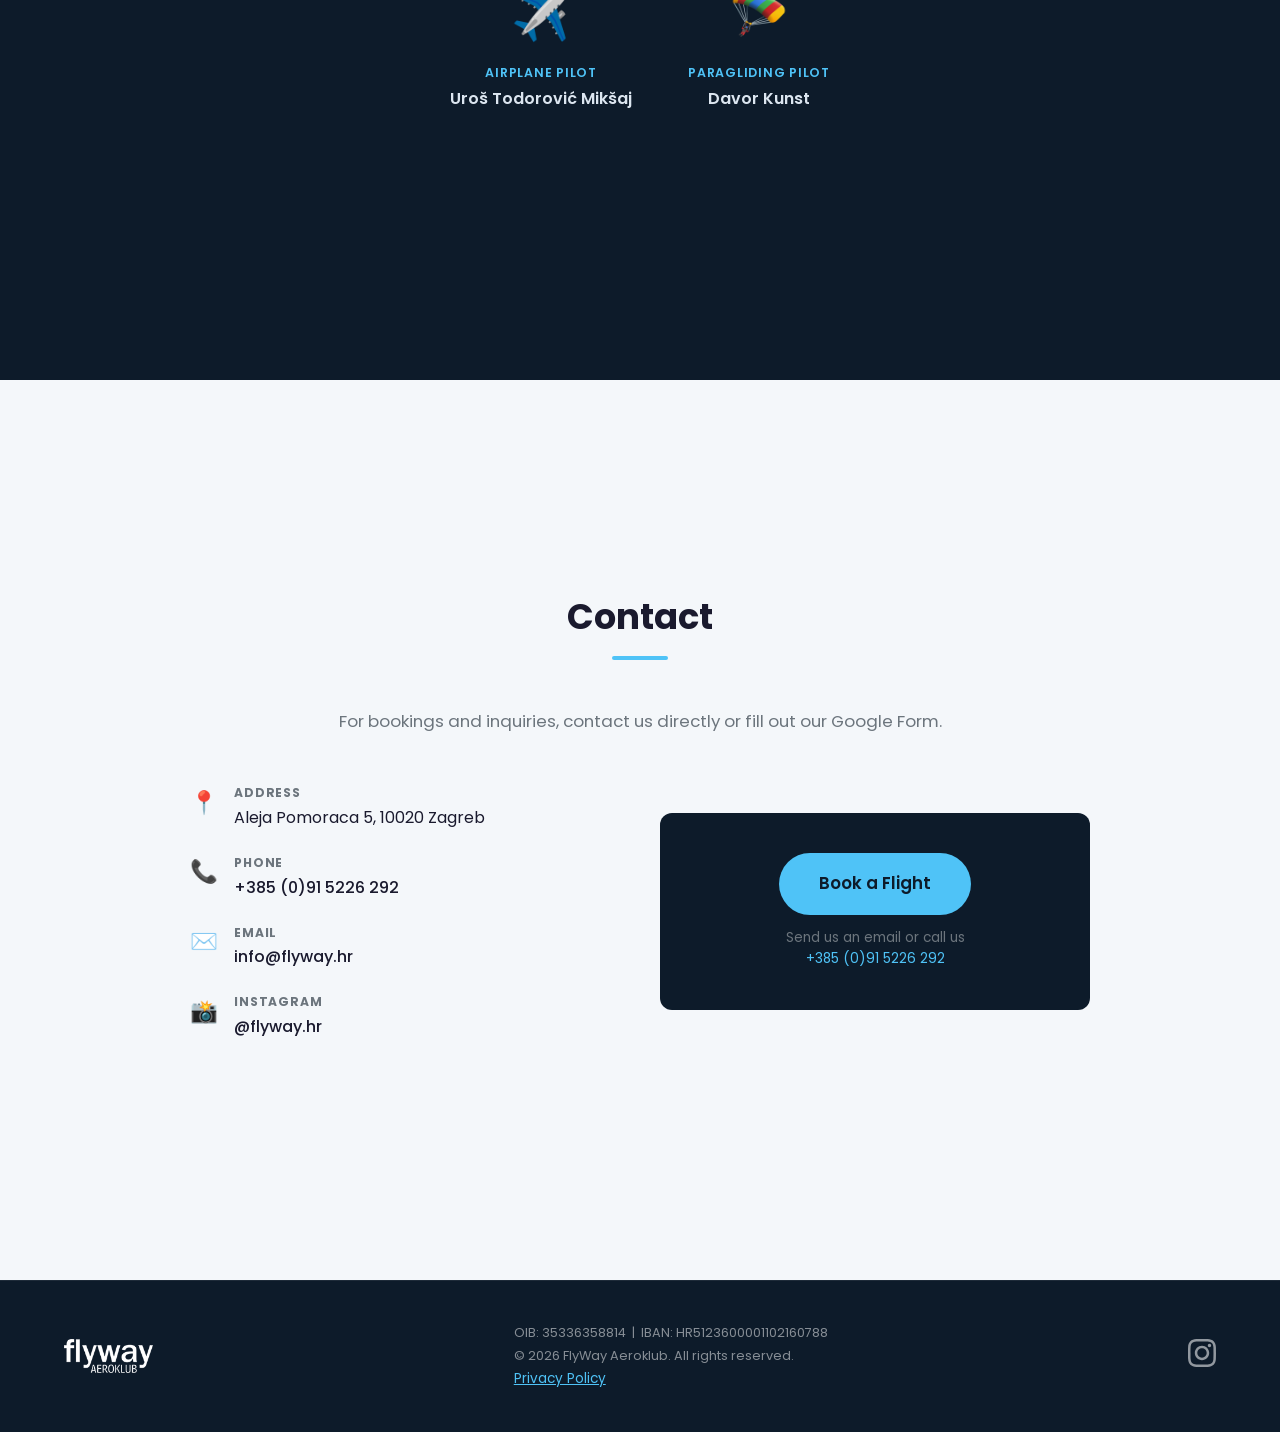
==== commit 00d17e8d: "Add gallery images, lightbox, OG image, GA4 consent, booking disclaimer - Add 6 gallery photos and r" ====
--- a/en/index.html
+++ b/en/index.html
@@ -16,7 +16,7 @@
     <meta property="og:description" content="Unforgettable adventure with experienced licensed tandem pilots. Paragliding and panoramic airplane flights in Croatia.">
     <meta property="og:url" content="https://www.flyway.hr/en/">
     <meta property="og:type" content="website">
-    <meta property="og:image" content="https://www.flyway.hr/images/fw_logo_white.png">
+    <meta property="og:image" content="https://www.flyway.hr/images/og.png">
     <meta property="og:locale" content="en_US">
     <meta property="og:locale:alternate" content="hr_HR">
 
@@ -169,11 +169,6 @@
                         <h3>Certified Equipment</h3>
                         <p>We use exclusively certified paragliding and aviation equipment that is regularly serviced and replaced according to prescribed schedules.</p>
                     </div>
-                    <div class="safety-item">
-                        <div class="safety-icon" aria-hidden="true">📋</div>
-                        <h3>Insurance</h3>
-                        <p>Every flight is covered by mandatory aviation insurance. Your safety and peace of mind are our number one priority.</p>
-                    </div>
                 </div>
             </div>
         </section>
@@ -237,12 +232,12 @@
             <div class="container">
                 <h2 id="gallery-heading" class="section-title">Gallery</h2>
                 <div class="gallery-grid">
-                    <div class="gallery-placeholder"><span>Add photo</span></div>
-                    <div class="gallery-placeholder"><span>Add photo</span></div>
-                    <div class="gallery-placeholder"><span>Add photo</span></div>
-                    <div class="gallery-placeholder"><span>Add photo</span></div>
-                    <div class="gallery-placeholder"><span>Add photo</span></div>
-                    <div class="gallery-placeholder"><span>Add photo</span></div>
+                    <img src="../images/1.jpeg" alt="Tandem paragliding flight – FlyWay Aeroklub" loading="lazy">
+                    <img src="../images/2.jpeg" alt="Aerial view – FlyWay Aeroklub" loading="lazy">
+                    <img src="../images/3.jpeg" alt="Paragliding takeoff – FlyWay Aeroklub" loading="lazy">
+                    <img src="../images/4.jpeg" alt="FlyWay pilot and passenger in flight" loading="lazy">
+                    <img src="../images/5.jpg" alt="Panoramic airplane flight – FlyWay Aeroklub" loading="lazy">
+                    <img src="../images/6.jpg" alt="FlyWay Aeroklub – adventure in the air" loading="lazy">
                 </div>
             </div>
         </section>
@@ -263,6 +258,7 @@
                             <p class="team-role">Paragliding Pilot</p>
                             <p class="team-name">Davor Kunst</p>
                         </div>
+                    </div>
                     </div>
                 </div>
             </div>
@@ -304,7 +300,8 @@
                         </div>
                     </address>
                     <div class="contact-booking">
-                        <a href="#TODO" target="_blank" rel="noopener noreferrer" class="btn btn-primary btn-large">Book a Flight</a>
+                        <a href="mailto:info@flyway.hr?subject=Flight%20Booking" class="btn btn-primary btn-large">Book a Flight</a>
+                        <p class="booking-disclaimer">Send us an email or call us<br><a href="tel:+385915226292">+385 (0)91 5226 292</a></p>
                     </div>
                 </div>
             </div>
@@ -342,6 +339,14 @@
         </div>
     </div>
 
+    <!-- Lightbox -->
+    <div id="lightbox" class="lightbox" role="dialog" aria-modal="true" aria-label="Expanded photo">
+        <button class="lightbox-close" aria-label="Close">&times;</button>
+        <button class="lightbox-prev" aria-label="Previous">&#8249;</button>
+        <img src="" alt="">
+        <button class="lightbox-next" aria-label="Next">&#8250;</button>
+    </div>
+
     <script src="../js/main.js"></script>
     <script src="../js/cookies.js"></script>
 </body>
--- a/css/style.css
+++ b/css/style.css
@@ -409,13 +409,73 @@
 
 .gallery-grid img {
     width: 100%;
-    height: 100%;
+    aspect-ratio: 4/3;
     object-fit: cover;
     border-radius: var(--radius);
     transition: transform var(--transition);
+    display: block;
+    cursor: zoom-in;
 }
 
 .gallery-grid img:hover { transform: scale(1.03); }
+
+/* Lightbox */
+.lightbox {
+    display: none;
+    position: fixed;
+    inset: 0;
+    background: rgba(0,0,0,0.92);
+    z-index: 9000;
+    align-items: center;
+    justify-content: center;
+}
+.lightbox.open { display: flex; }
+
+.lightbox img {
+    max-width: 92vw;
+    max-height: 88vh;
+    object-fit: contain;
+    border-radius: var(--radius);
+    box-shadow: 0 8px 40px rgba(0,0,0,0.6);
+}
+
+.lightbox-close {
+    position: fixed;
+    top: 1.2rem;
+    right: 1.4rem;
+    background: none;
+    border: none;
+    color: #fff;
+    font-size: 2rem;
+    line-height: 1;
+    cursor: pointer;
+    opacity: 0.8;
+    transition: opacity 0.2s;
+}
+.lightbox-close:hover { opacity: 1; }
+
+.lightbox-prev,
+.lightbox-next {
+    position: fixed;
+    top: 50%;
+    transform: translateY(-50%);
+    background: rgba(255,255,255,0.12);
+    border: none;
+    color: #fff;
+    font-size: 1.8rem;
+    width: 2.8rem;
+    height: 2.8rem;
+    border-radius: 50%;
+    cursor: pointer;
+    display: flex;
+    align-items: center;
+    justify-content: center;
+    transition: background 0.2s;
+}
+.lightbox-prev { left: 1rem; }
+.lightbox-next { right: 1rem; }
+.lightbox-prev:hover,
+.lightbox-next:hover { background: rgba(255,255,255,0.25); }
 
 /* ===========================
    ABOUT
@@ -457,6 +517,7 @@
     font-weight: 600;
     color: var(--color-text-light);
 }
+
 
 /* ===========================
    CONTACT
@@ -507,6 +568,17 @@
 }
 
 .contact-item a:hover { color: var(--color-accent); }
+
+.booking-disclaimer {
+    font-size: 0.85rem;
+    color: var(--color-text-muted);
+    margin-top: -0.25rem;
+}
+.booking-disclaimer a {
+    color: var(--color-accent);
+    text-decoration: none;
+}
+.booking-disclaimer a:hover { text-decoration: underline; }
 
 .contact-booking {
     display: flex;
@@ -708,7 +780,7 @@
 }
 
 @media (min-width: 768px) {
-    .safety-grid { grid-template-columns: repeat(3, 1fr); }
+    .safety-grid { grid-template-columns: repeat(2, 1fr); max-width: 720px; margin: 0 auto; }
 }
 
 /* Context-aware text colors for reused components */
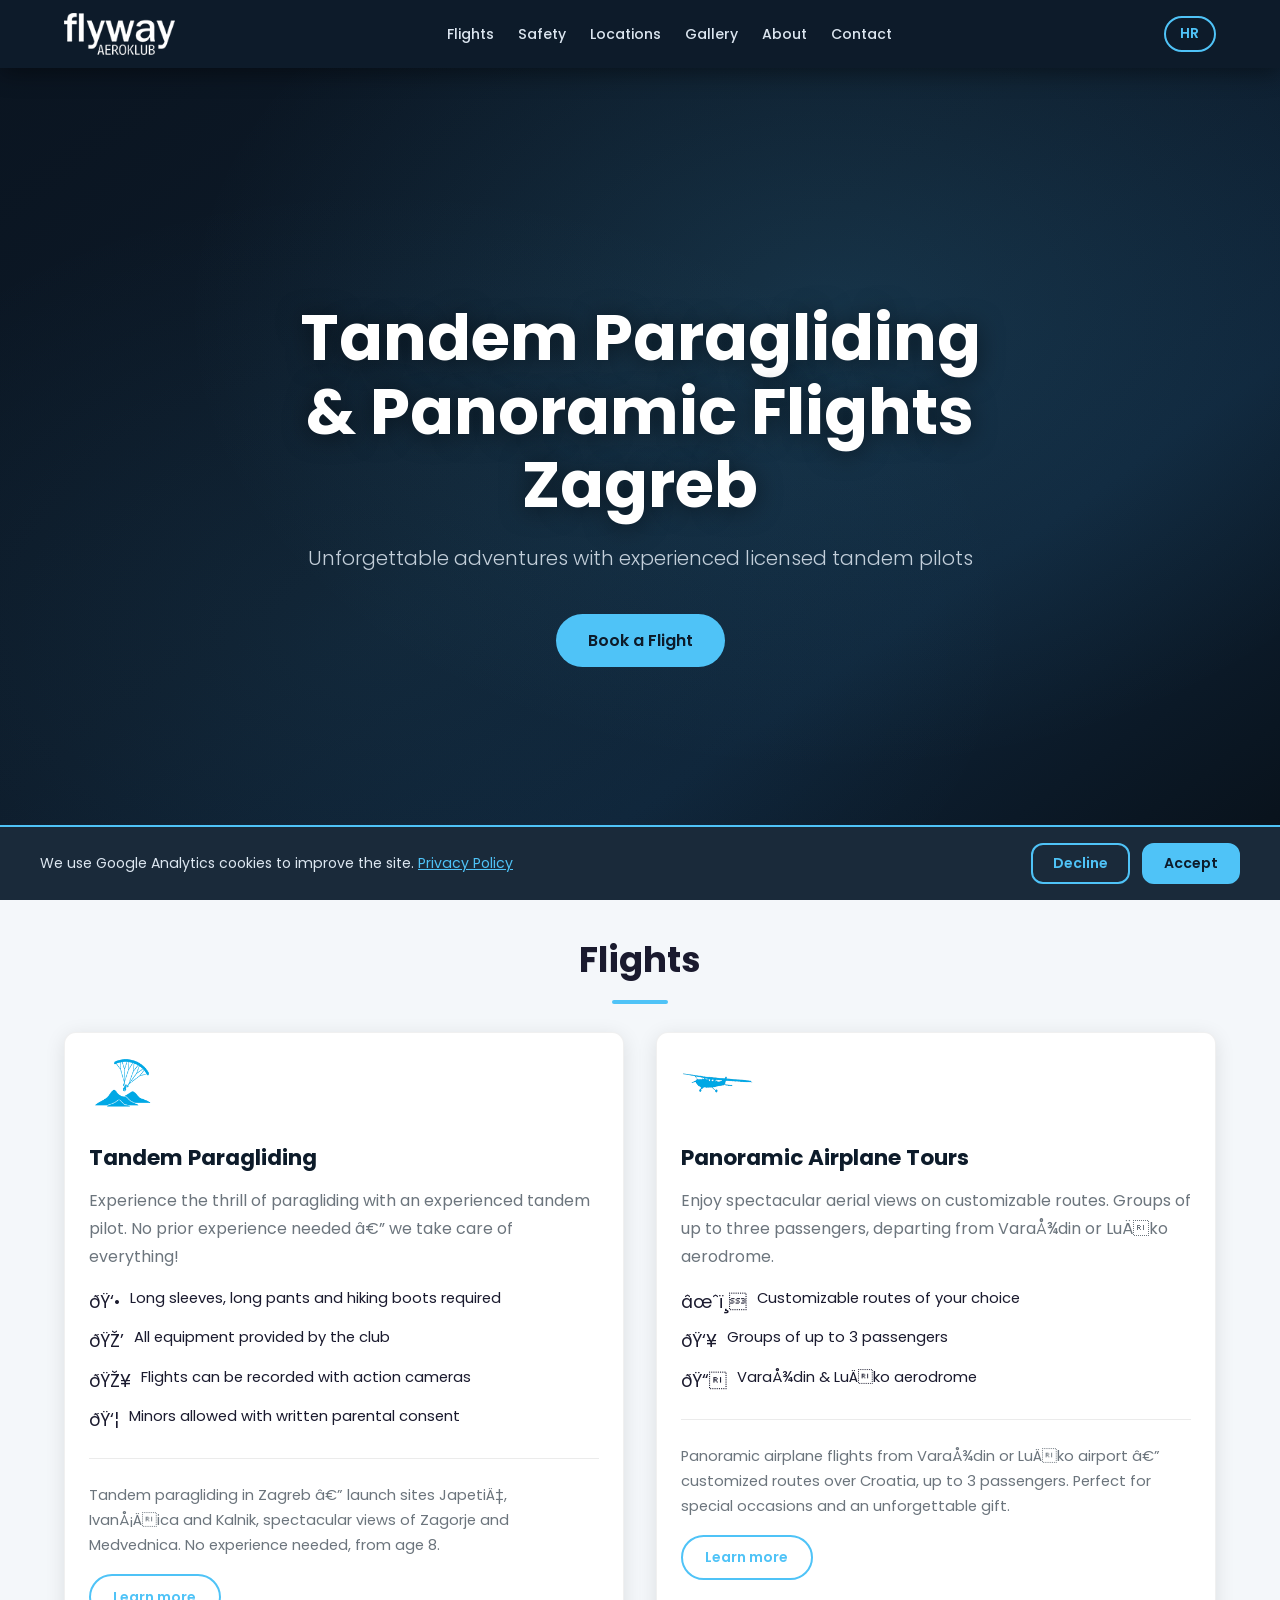
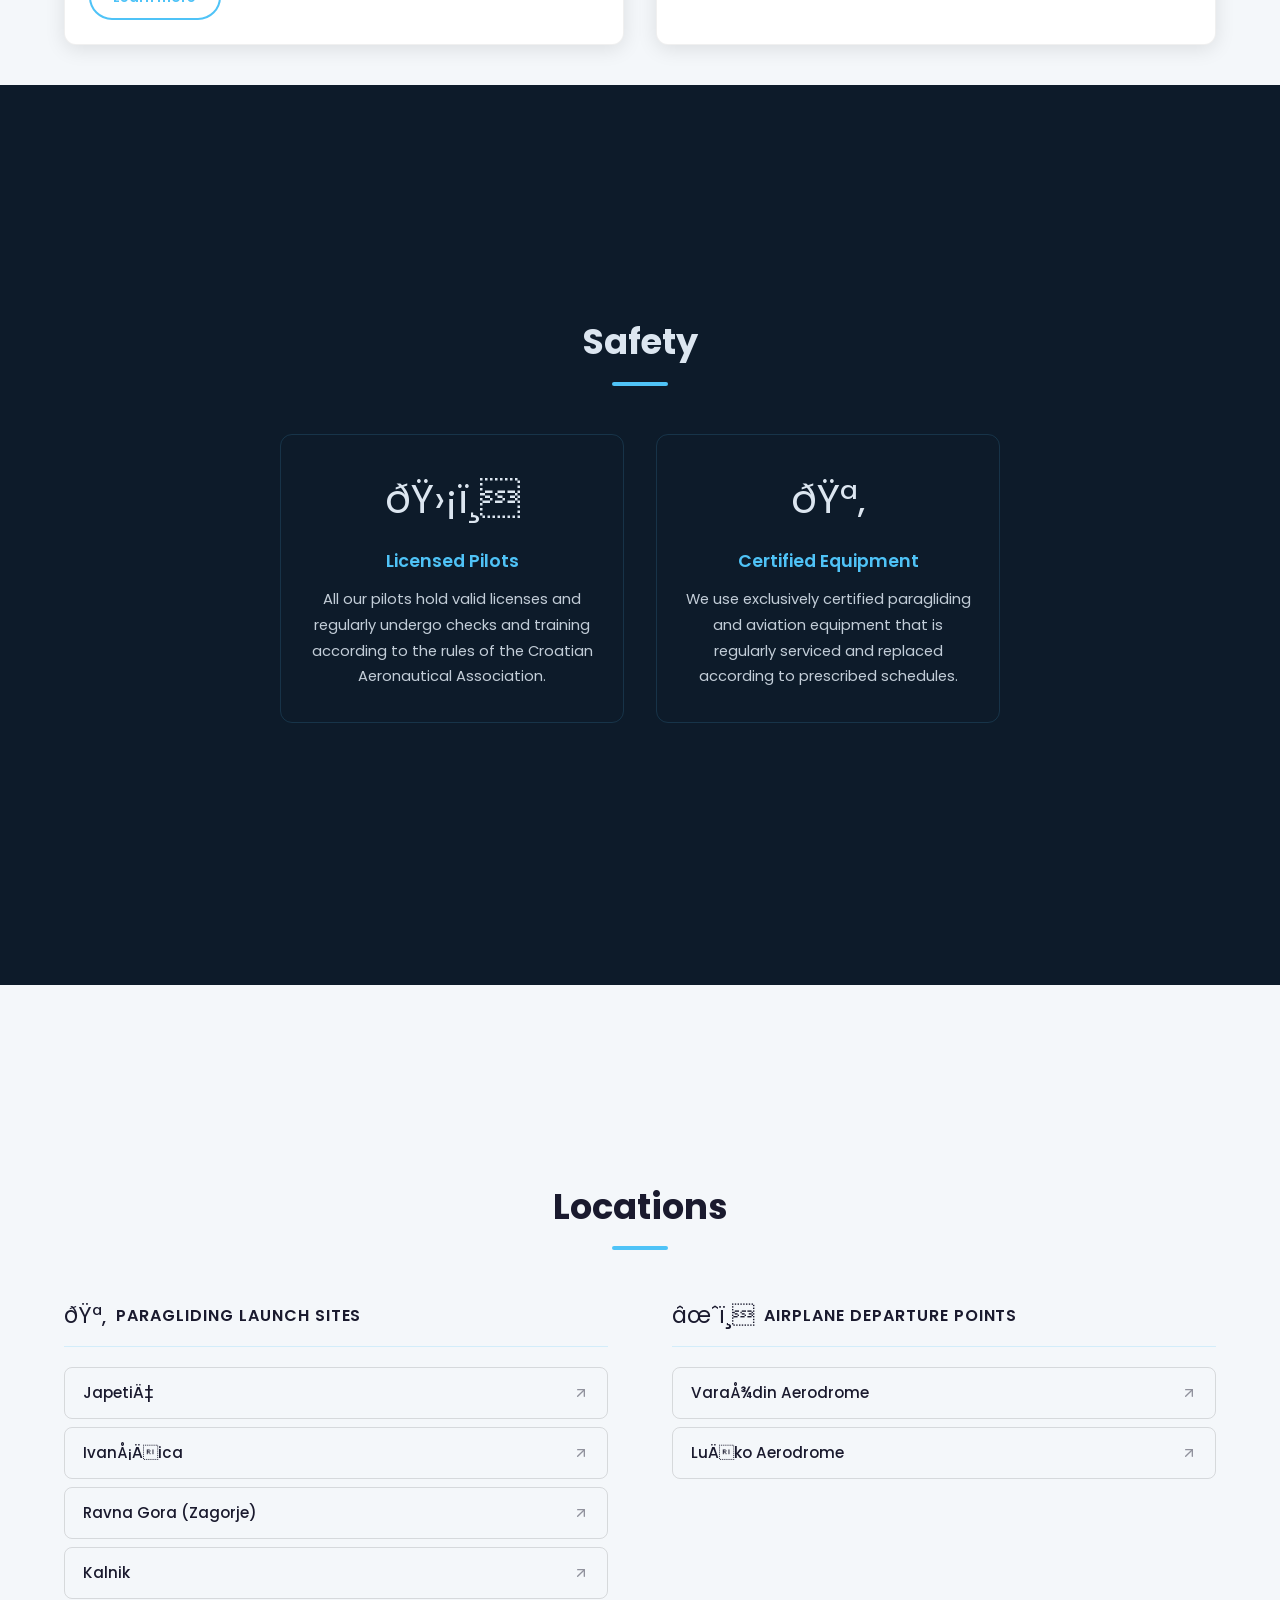
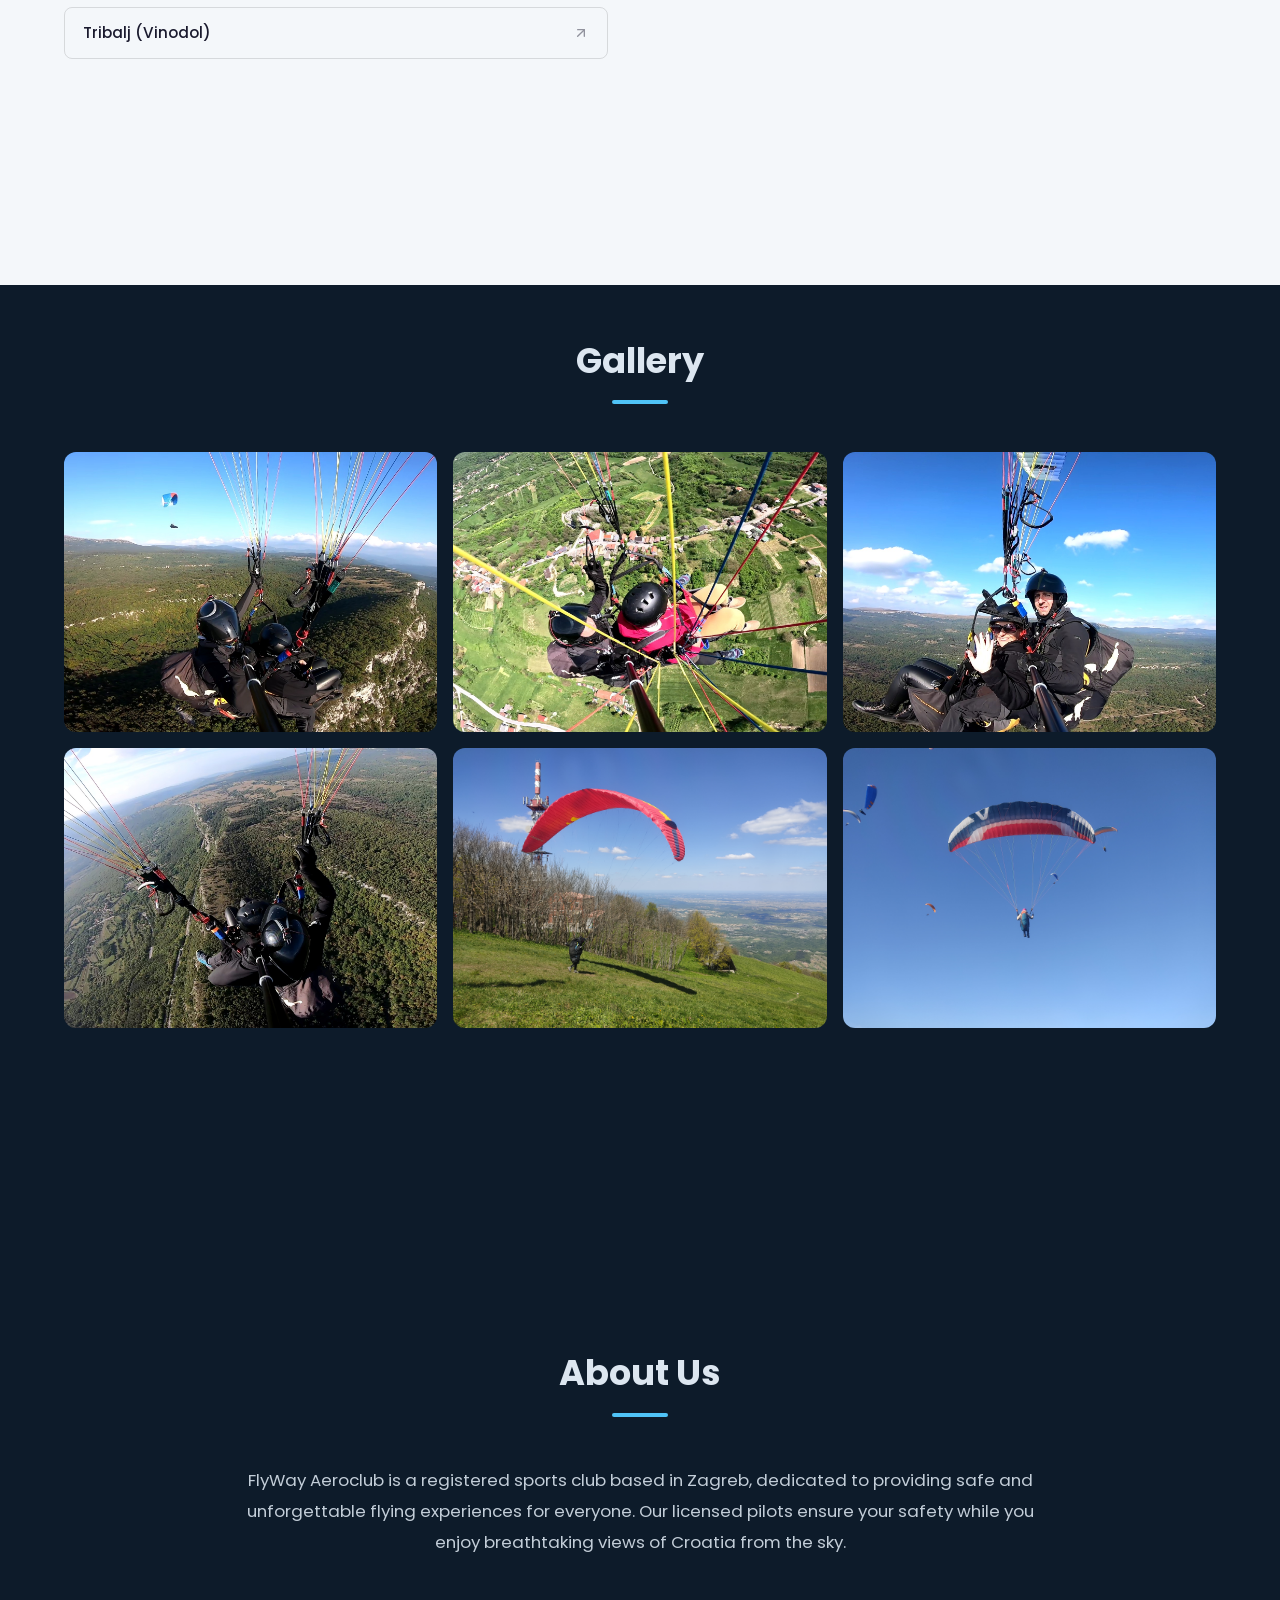
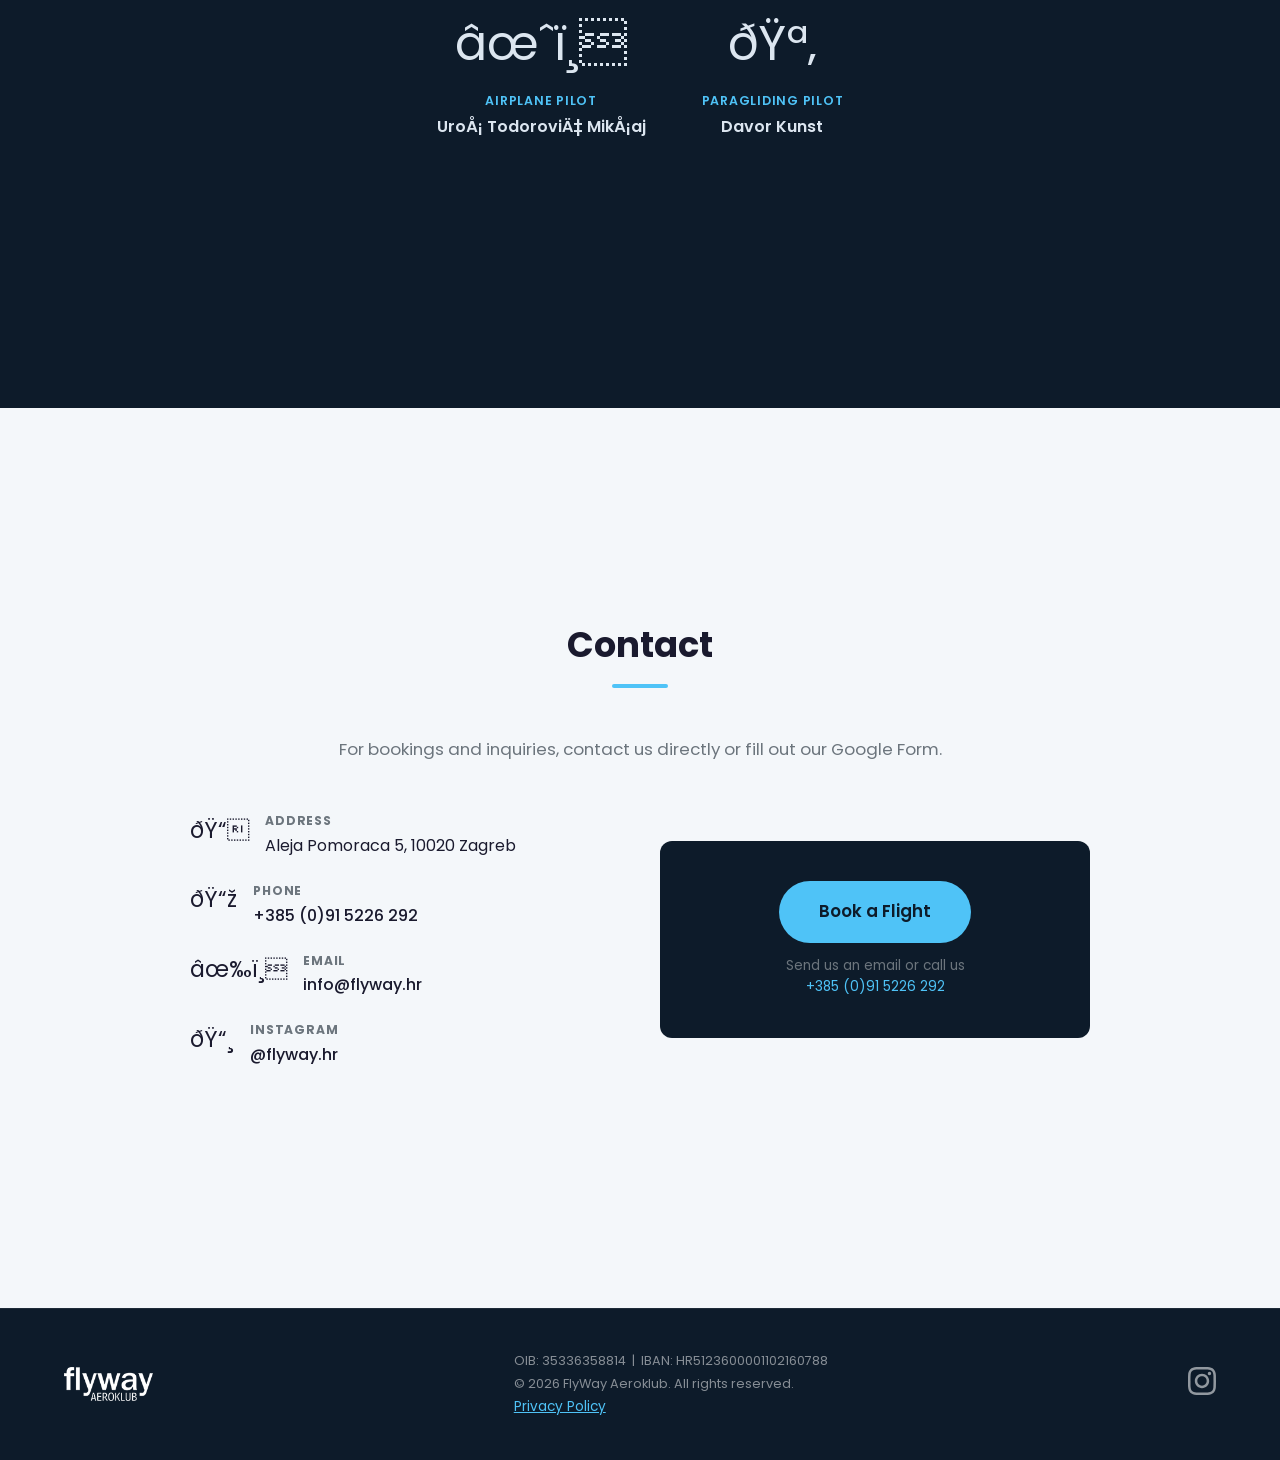
==== commit dd2ea4bd: "Add English privacy policy, remove Google Forms references - Create en/privacy-policy.html (English " ====
--- a/en/index.html
+++ b/en/index.html
@@ -1,18 +1,18 @@
-<!DOCTYPE html>
+﻿<!DOCTYPE html>
 <html lang="en">
 <head>
     <meta charset="UTF-8">
     <meta name="viewport" content="width=device-width, initial-scale=1.0">
 
-    <title>FlyWay Aeroklub – Tandem Paragliding Zagreb | Panoramic Airplane Flights Croatia</title>
-    <meta name="description" content="FlyWay Aeroklub offers tandem paragliding and panoramic airplane flights in Croatia. Launch sites: Japetić, Ivanščica, Kalnik, Varaždin, Lučko. Book your adventure!">
+    <title>FlyWay Aeroklub â€“ Tandem Paragliding Zagreb | Panoramic Airplane Flights Croatia</title>
+    <meta name="description" content="FlyWay Aeroklub offers tandem paragliding and panoramic airplane flights in Croatia. Launch sites: JapetiÄ‡, IvanÅ¡Äica, Kalnik, VaraÅ¾din, LuÄko. Book your adventure!">
     <meta name="keywords" content="tandem paragliding Zagreb, panoramic airplane flights Croatia, paragliding Croatia, aeroclub Zagreb, scenic flight Croatia, adventure tourism Croatia">
     <meta name="robots" content="index, follow">
     <meta name="geo.region" content="HR-01">
     <meta name="geo.placename" content="Zagreb, Croatia">
     <link rel="canonical" href="https://www.flyway.hr/en/">
 
-    <meta property="og:title" content="FlyWay Aeroklub – Tandem Paragliding & Panoramic Flights Croatia">
+    <meta property="og:title" content="FlyWay Aeroklub â€“ Tandem Paragliding & Panoramic Flights Croatia">
     <meta property="og:description" content="Unforgettable adventure with experienced licensed tandem pilots. Paragliding and panoramic airplane flights in Croatia.">
     <meta property="og:url" content="https://www.flyway.hr/en/">
     <meta property="og:type" content="website">
@@ -79,7 +79,7 @@
     <header class="site-header">
         <nav class="navbar" role="navigation" aria-label="Main navigation">
             <a href="#home" class="nav-logo" aria-label="FlyWay Aeroklub - Home">
-                <img src="../images/fw_logo_white.png" alt="FlyWay Aeroklub – tandem paragliding and panoramic flights Zagreb" width="140" height="50">
+                <img src="../images/fw_logo_white.png" alt="FlyWay Aeroklub â€“ tandem paragliding and panoramic flights Zagreb" width="140" height="50">
             </a>
 
             <button class="hamburger" id="hamburger" aria-label="Open menu" aria-expanded="false" aria-controls="nav-menu">
@@ -118,35 +118,35 @@
 
                     <article id="paragliding" class="service-card" aria-labelledby="para-heading">
                         <div class="service-icon">
-                            <img src="../images/paraglider_p.png" alt="Tandem paragliding icon – flights from Japetić and Ivanščica" width="80" height="80">
+                            <img src="../images/paraglider_p.png" alt="Tandem paragliding icon â€“ flights from JapetiÄ‡ and IvanÅ¡Äica" width="80" height="80">
                         </div>
                         <h3 id="para-heading">Tandem Paragliding</h3>
-                        <p>Experience the thrill of paragliding with an experienced tandem pilot. No prior experience needed — we take care of everything!</p>
+                        <p>Experience the thrill of paragliding with an experienced tandem pilot. No prior experience needed â€” we take care of everything!</p>
                         <ul class="service-details">
-                            <li><span class="detail-icon" aria-hidden="true">👕</span><span>Long sleeves, long pants and hiking boots required</span></li>
-                            <li><span class="detail-icon" aria-hidden="true">🎒</span><span>All equipment provided by the club</span></li>
-                            <li><span class="detail-icon" aria-hidden="true">🎥</span><span>Flights can be recorded with action cameras</span></li>
-                            <li><span class="detail-icon" aria-hidden="true">👦</span><span>Minors allowed with written parental consent</span></li>
+                            <li><span class="detail-icon" aria-hidden="true">ðŸ‘•</span><span>Long sleeves, long pants and hiking boots required</span></li>
+                            <li><span class="detail-icon" aria-hidden="true">ðŸŽ’</span><span>All equipment provided by the club</span></li>
+                            <li><span class="detail-icon" aria-hidden="true">ðŸŽ¥</span><span>Flights can be recorded with action cameras</span></li>
+                            <li><span class="detail-icon" aria-hidden="true">ðŸ‘¦</span><span>Minors allowed with written parental consent</span></li>
                         </ul>
                         <div class="service-extra">
-                            <p>Tandem paragliding in Zagreb — launch sites Japetić, Ivanščica and Kalnik, spectacular views of Zagorje and Medvednica. No experience needed, from age 8.</p>
+                            <p>Tandem paragliding in Zagreb â€” launch sites JapetiÄ‡, IvanÅ¡Äica and Kalnik, spectacular views of Zagorje and Medvednica. No experience needed, from age 8.</p>
                             <a href="paragliding-zagreb.html" class="btn btn-secondary-outline">Learn more</a>
                         </div>
                     </article>
 
                     <article id="airplane" class="service-card" aria-labelledby="air-heading">
                         <div class="service-icon">
-                            <img src="../images/avion.png" alt="Panoramic airplane flights icon – Varaždin and Lučko aerodrome" width="80" height="80">
+                            <img src="../images/avion.png" alt="Panoramic airplane flights icon â€“ VaraÅ¾din and LuÄko aerodrome" width="80" height="80">
                         </div>
                         <h3 id="air-heading">Panoramic Airplane Tours</h3>
-                        <p>Enjoy spectacular aerial views on customizable routes. Groups of up to three passengers, departing from Varaždin or Lučko aerodrome.</p>
+                        <p>Enjoy spectacular aerial views on customizable routes. Groups of up to three passengers, departing from VaraÅ¾din or LuÄko aerodrome.</p>
                         <ul class="service-details">
-                            <li><span class="detail-icon" aria-hidden="true">✈️</span><span>Customizable routes of your choice</span></li>
-                            <li><span class="detail-icon" aria-hidden="true">👥</span><span>Groups of up to 3 passengers</span></li>
-                            <li><span class="detail-icon" aria-hidden="true">📍</span><span>Varaždin & Lučko aerodrome</span></li>
+                            <li><span class="detail-icon" aria-hidden="true">âœˆï¸</span><span>Customizable routes of your choice</span></li>
+                            <li><span class="detail-icon" aria-hidden="true">ðŸ‘¥</span><span>Groups of up to 3 passengers</span></li>
+                            <li><span class="detail-icon" aria-hidden="true">ðŸ“</span><span>VaraÅ¾din & LuÄko aerodrome</span></li>
                         </ul>
                         <div class="service-extra">
-                            <p>Panoramic airplane flights from Varaždin or Lučko airport — customized routes over Croatia, up to 3 passengers. Perfect for special occasions and an unforgettable gift.</p>
+                            <p>Panoramic airplane flights from VaraÅ¾din or LuÄko airport â€” customized routes over Croatia, up to 3 passengers. Perfect for special occasions and an unforgettable gift.</p>
                             <a href="panoramski-let-avionom.html" class="btn btn-secondary-outline">Learn more</a>
                         </div>
                     </article>
@@ -160,12 +160,12 @@
                 <h2 id="safety-heading" class="section-title">Safety</h2>
                 <div class="safety-grid">
                     <div class="safety-item">
-                        <div class="safety-icon" aria-hidden="true">🛡️</div>
+                        <div class="safety-icon" aria-hidden="true">ðŸ›¡ï¸</div>
                         <h3>Licensed Pilots</h3>
                         <p>All our pilots hold valid licenses and regularly undergo checks and training according to the rules of the Croatian Aeronautical Association.</p>
                     </div>
                     <div class="safety-item">
-                        <div class="safety-icon" aria-hidden="true">🪂</div>
+                        <div class="safety-icon" aria-hidden="true">ðŸª‚</div>
                         <h3>Certified Equipment</h3>
                         <p>We use exclusively certified paragliding and aviation equipment that is regularly serviced and replaced according to prescribed schedules.</p>
                     </div>
@@ -180,16 +180,16 @@
 
                     <div class="location-group">
                         <div class="location-group-header">
-                            <span class="location-group-icon" aria-hidden="true">🪂</span>
+                            <span class="location-group-icon" aria-hidden="true">ðŸª‚</span>
                             <h3>Paragliding Launch Sites</h3>
                         </div>
                         <ul class="location-cards">
                             <li><a href="https://maps.app.goo.gl/WNcV5vKJo7GmSqnL9" target="_blank" rel="noopener noreferrer" class="location-card">
-                                <span class="loc-name">Japetić</span>
+                                <span class="loc-name">JapetiÄ‡</span>
                                 <svg class="loc-arrow" width="16" height="16" viewBox="0 0 24 24" fill="none" stroke="currentColor" stroke-width="2" stroke-linecap="round" stroke-linejoin="round" aria-hidden="true"><path d="M7 17L17 7"/><path d="M7 7h10v10"/></svg>
                             </a></li>
                             <li><a href="https://maps.app.goo.gl/DP7WxaT5oBAkoyiM8" target="_blank" rel="noopener noreferrer" class="location-card">
-                                <span class="loc-name">Ivanščica</span>
+                                <span class="loc-name">IvanÅ¡Äica</span>
                                 <svg class="loc-arrow" width="16" height="16" viewBox="0 0 24 24" fill="none" stroke="currentColor" stroke-width="2" stroke-linecap="round" stroke-linejoin="round" aria-hidden="true"><path d="M7 17L17 7"/><path d="M7 7h10v10"/></svg>
                             </a></li>
                             <li><a href="https://maps.app.goo.gl/jG7msH3N1afyZURn9" target="_blank" rel="noopener noreferrer" class="location-card">
@@ -209,16 +209,16 @@
 
                     <div class="location-group">
                         <div class="location-group-header">
-                            <span class="location-group-icon" aria-hidden="true">✈️</span>
+                            <span class="location-group-icon" aria-hidden="true">âœˆï¸</span>
                             <h3>Airplane Departure Points</h3>
                         </div>
                         <ul class="location-cards">
                             <li><a href="https://maps.app.goo.gl/fCzYF7hV7f4VvDzJ8" target="_blank" rel="noopener noreferrer" class="location-card">
-                                <span class="loc-name">Varaždin Aerodrome</span>
+                                <span class="loc-name">VaraÅ¾din Aerodrome</span>
                                 <svg class="loc-arrow" width="16" height="16" viewBox="0 0 24 24" fill="none" stroke="currentColor" stroke-width="2" stroke-linecap="round" stroke-linejoin="round" aria-hidden="true"><path d="M7 17L17 7"/><path d="M7 7h10v10"/></svg>
                             </a></li>
                             <li><a href="https://maps.app.goo.gl/y8bR3Hvhhawu7wzm7" target="_blank" rel="noopener noreferrer" class="location-card">
-                                <span class="loc-name">Lučko Aerodrome</span>
+                                <span class="loc-name">LuÄko Aerodrome</span>
                                 <svg class="loc-arrow" width="16" height="16" viewBox="0 0 24 24" fill="none" stroke="currentColor" stroke-width="2" stroke-linecap="round" stroke-linejoin="round" aria-hidden="true"><path d="M7 17L17 7"/><path d="M7 7h10v10"/></svg>
                             </a></li>
                         </ul>
@@ -232,12 +232,12 @@
             <div class="container">
                 <h2 id="gallery-heading" class="section-title">Gallery</h2>
                 <div class="gallery-grid">
-                    <img src="../images/1.jpeg" alt="Tandem paragliding flight – FlyWay Aeroklub" loading="lazy">
-                    <img src="../images/2.jpeg" alt="Aerial view – FlyWay Aeroklub" loading="lazy">
-                    <img src="../images/3.jpeg" alt="Paragliding takeoff – FlyWay Aeroklub" loading="lazy">
+                    <img src="../images/1.jpeg" alt="Tandem paragliding flight â€“ FlyWay Aeroklub" loading="lazy">
+                    <img src="../images/2.jpeg" alt="Aerial view â€“ FlyWay Aeroklub" loading="lazy">
+                    <img src="../images/3.jpeg" alt="Paragliding takeoff â€“ FlyWay Aeroklub" loading="lazy">
                     <img src="../images/4.jpeg" alt="FlyWay pilot and passenger in flight" loading="lazy">
-                    <img src="../images/5.jpg" alt="Panoramic airplane flight – FlyWay Aeroklub" loading="lazy">
-                    <img src="../images/6.jpg" alt="FlyWay Aeroklub – adventure in the air" loading="lazy">
+                    <img src="../images/5.jpg" alt="Panoramic airplane flight â€“ FlyWay Aeroklub" loading="lazy">
+                    <img src="../images/6.jpg" alt="FlyWay Aeroklub â€“ adventure in the air" loading="lazy">
                 </div>
             </div>
         </section>
@@ -249,12 +249,12 @@
                     <p>FlyWay Aeroclub is a registered sports club based in Zagreb, dedicated to providing safe and unforgettable flying experiences for everyone. Our licensed pilots ensure your safety while you enjoy breathtaking views of Croatia from the sky.</p>
                     <div class="team-grid">
                         <div class="team-member">
-                            <div class="team-icon" aria-hidden="true">✈️</div>
+                            <div class="team-icon" aria-hidden="true">âœˆï¸</div>
                             <p class="team-role">Airplane Pilot</p>
-                            <p class="team-name">Uroš Todorović Mikšaj</p>
+                            <p class="team-name">UroÅ¡ TodoroviÄ‡ MikÅ¡aj</p>
                         </div>
                         <div class="team-member">
-                            <div class="team-icon" aria-hidden="true">🪂</div>
+                            <div class="team-icon" aria-hidden="true">ðŸª‚</div>
                             <p class="team-role">Paragliding Pilot</p>
                             <p class="team-name">Davor Kunst</p>
                         </div>
@@ -271,28 +271,28 @@
                 <div class="contact-grid">
                     <address class="contact-info">
                         <div class="contact-item">
-                            <span class="contact-icon" aria-hidden="true">📍</span>
+                            <span class="contact-icon" aria-hidden="true">ðŸ“</span>
                             <div>
                                 <strong>Address</strong>
                                 <span>Aleja Pomoraca 5, 10020 Zagreb</span>
                             </div>
                         </div>
                         <div class="contact-item">
-                            <span class="contact-icon" aria-hidden="true">📞</span>
+                            <span class="contact-icon" aria-hidden="true">ðŸ“ž</span>
                             <div>
                                 <strong>Phone</strong>
                                 <a href="tel:+385915226292">+385 (0)91 5226 292</a>
                             </div>
                         </div>
                         <div class="contact-item">
-                            <span class="contact-icon" aria-hidden="true">✉️</span>
+                            <span class="contact-icon" aria-hidden="true">âœ‰ï¸</span>
                             <div>
                                 <strong>Email</strong>
                                 <a href="mailto:info@flyway.hr">info@flyway.hr</a>
                             </div>
                         </div>
                         <div class="contact-item">
-                            <span class="contact-icon" aria-hidden="true">📸</span>
+                            <span class="contact-icon" aria-hidden="true">ðŸ“¸</span>
                             <div>
                                 <strong>Instagram</strong>
                                 <a href="https://www.instagram.com/flyway.hr" target="_blank" rel="noopener noreferrer">@flyway.hr</a>
@@ -317,7 +317,7 @@
             <div class="footer-info">
                 <p>OIB: 35336358814 &nbsp;|&nbsp; IBAN: HR5123600001102160788</p>
                 <p>&copy; <span id="year"></span> FlyWay Aeroklub. All rights reserved.</p>
-                <p><a href="../pravila-privatnosti.html" style="color:var(--color-accent); text-decoration:underline; font-size:0.85rem;">Privacy Policy</a></p>
+                <p><a href="privacy-policy.html" style="color:var(--color-accent); text-decoration:underline; font-size:0.85rem;">Privacy Policy</a></p>
             </div>
             <div class="footer-social">
                 <a href="https://www.instagram.com/flyway.hr" target="_blank" rel="noopener noreferrer" aria-label="FlyWay on Instagram">
@@ -331,7 +331,7 @@
 
     <div id="cookie-banner" class="cookie-banner" role="dialog" aria-label="Cookie notice" hidden>
         <div class="cookie-banner-inner">
-            <p class="cookie-text">We use Google Analytics cookies to improve the site. <a href="../pravila-privatnosti.html">Privacy Policy</a></p>
+            <p class="cookie-text">We use Google Analytics cookies to improve the site. <a href="privacy-policy.html">Privacy Policy</a></p>
             <div class="cookie-actions">
                 <button id="cookie-decline" class="btn-cookie btn-cookie-decline">Decline</button>
                 <button id="cookie-accept"  class="btn-cookie btn-cookie-accept">Accept</button>
@@ -351,3 +351,4 @@
     <script src="../js/cookies.js"></script>
 </body>
 </html>
+
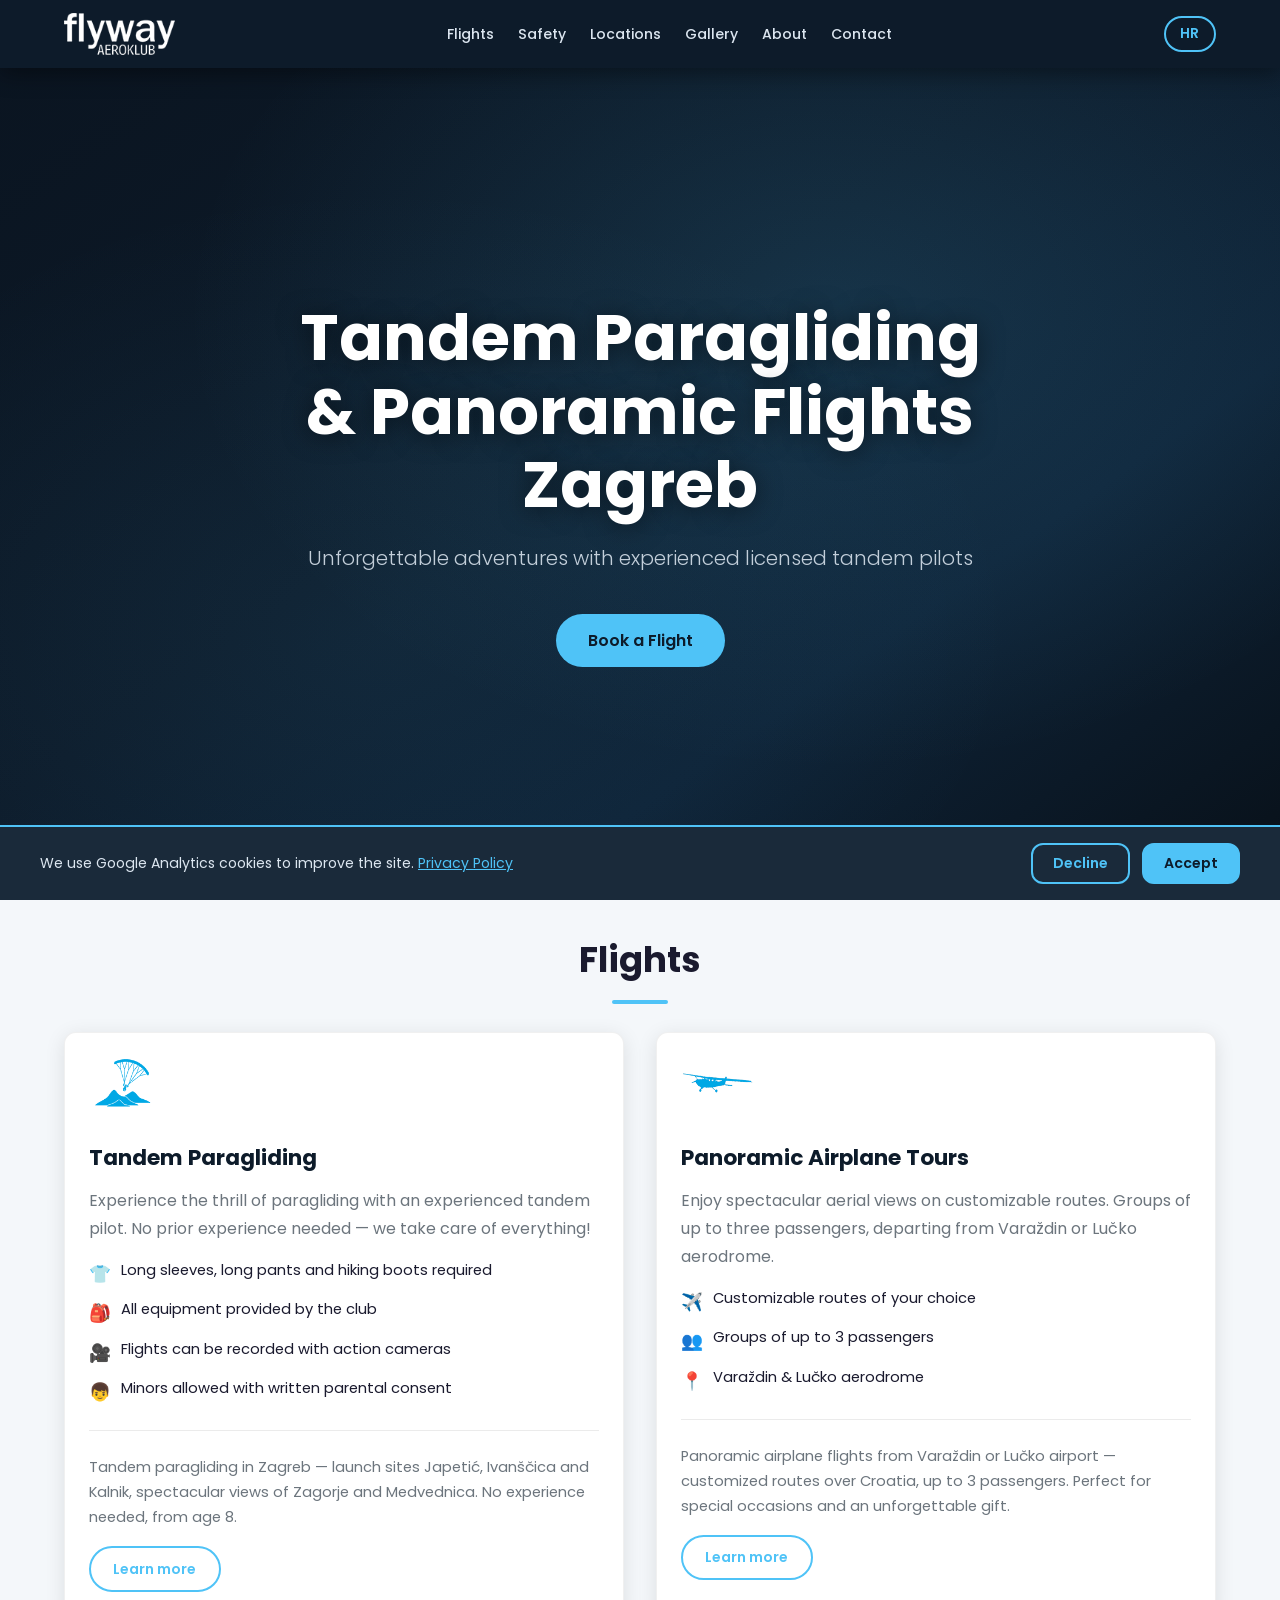
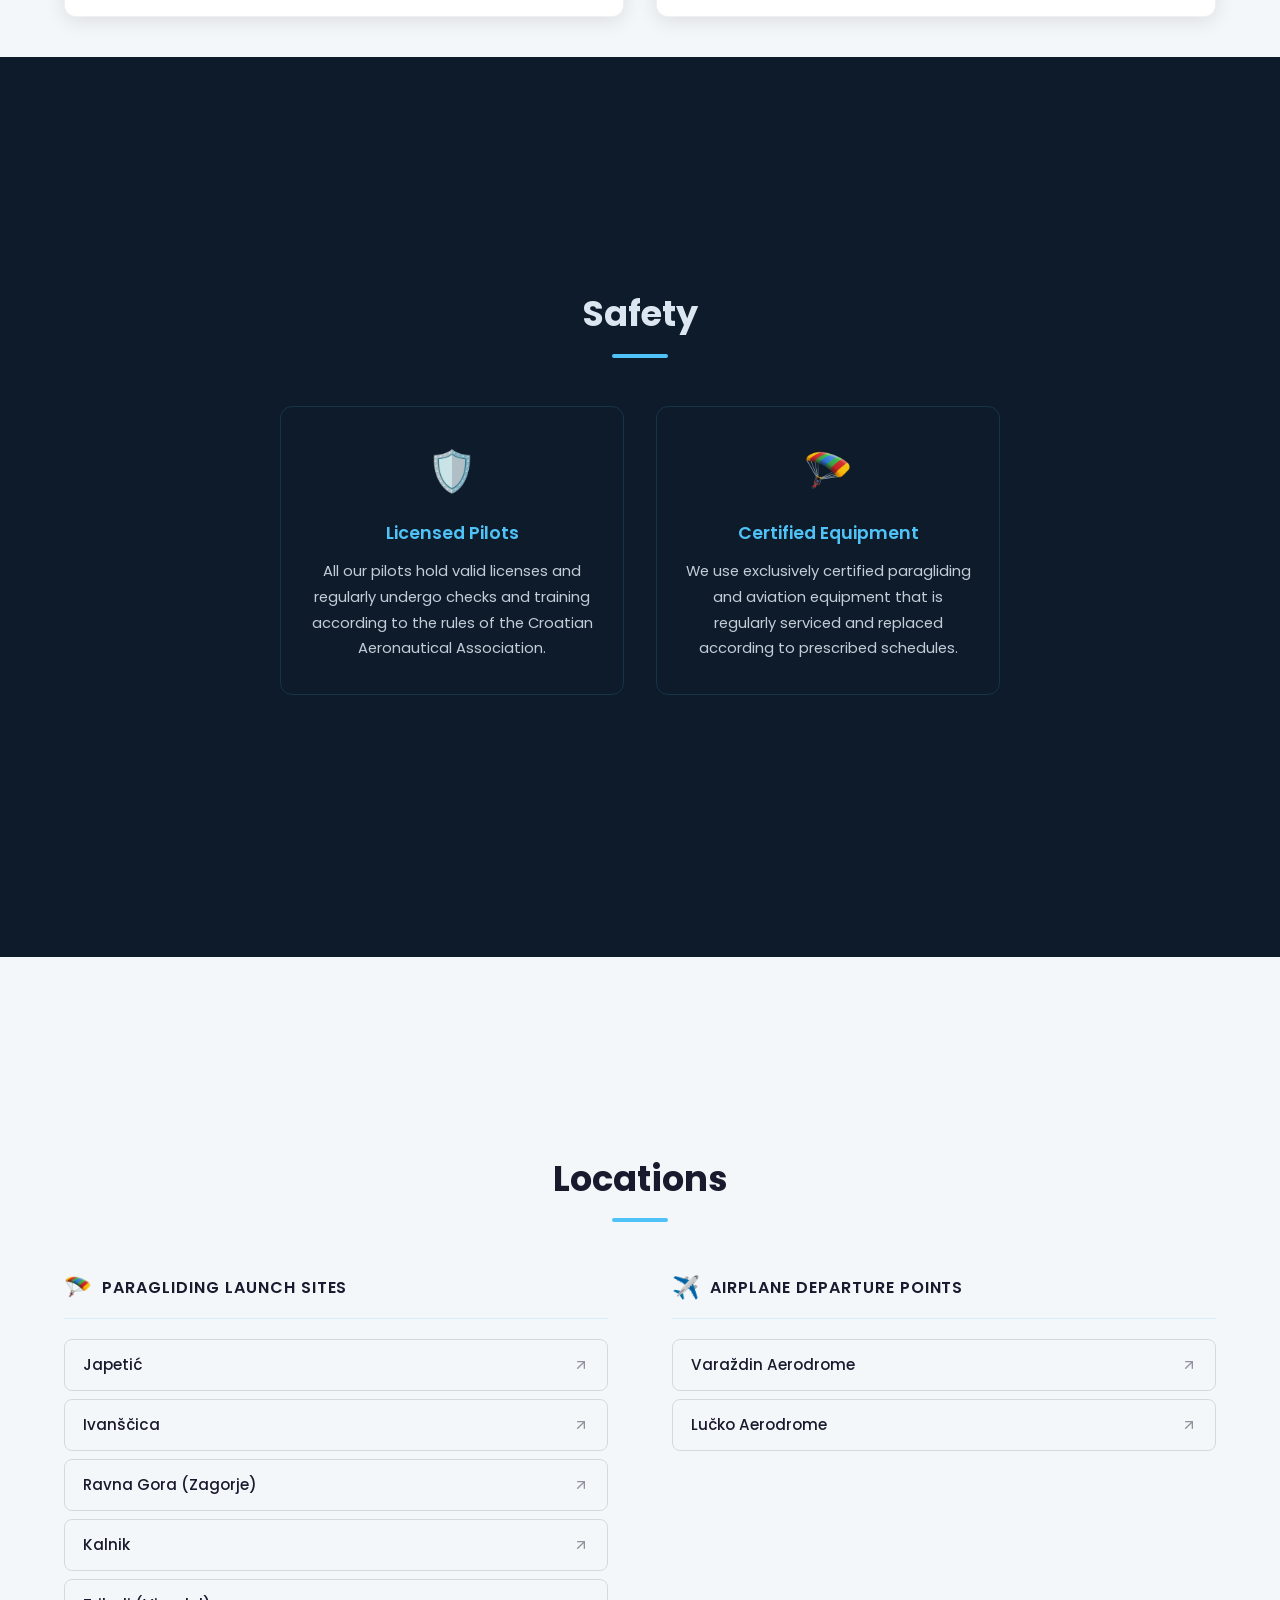
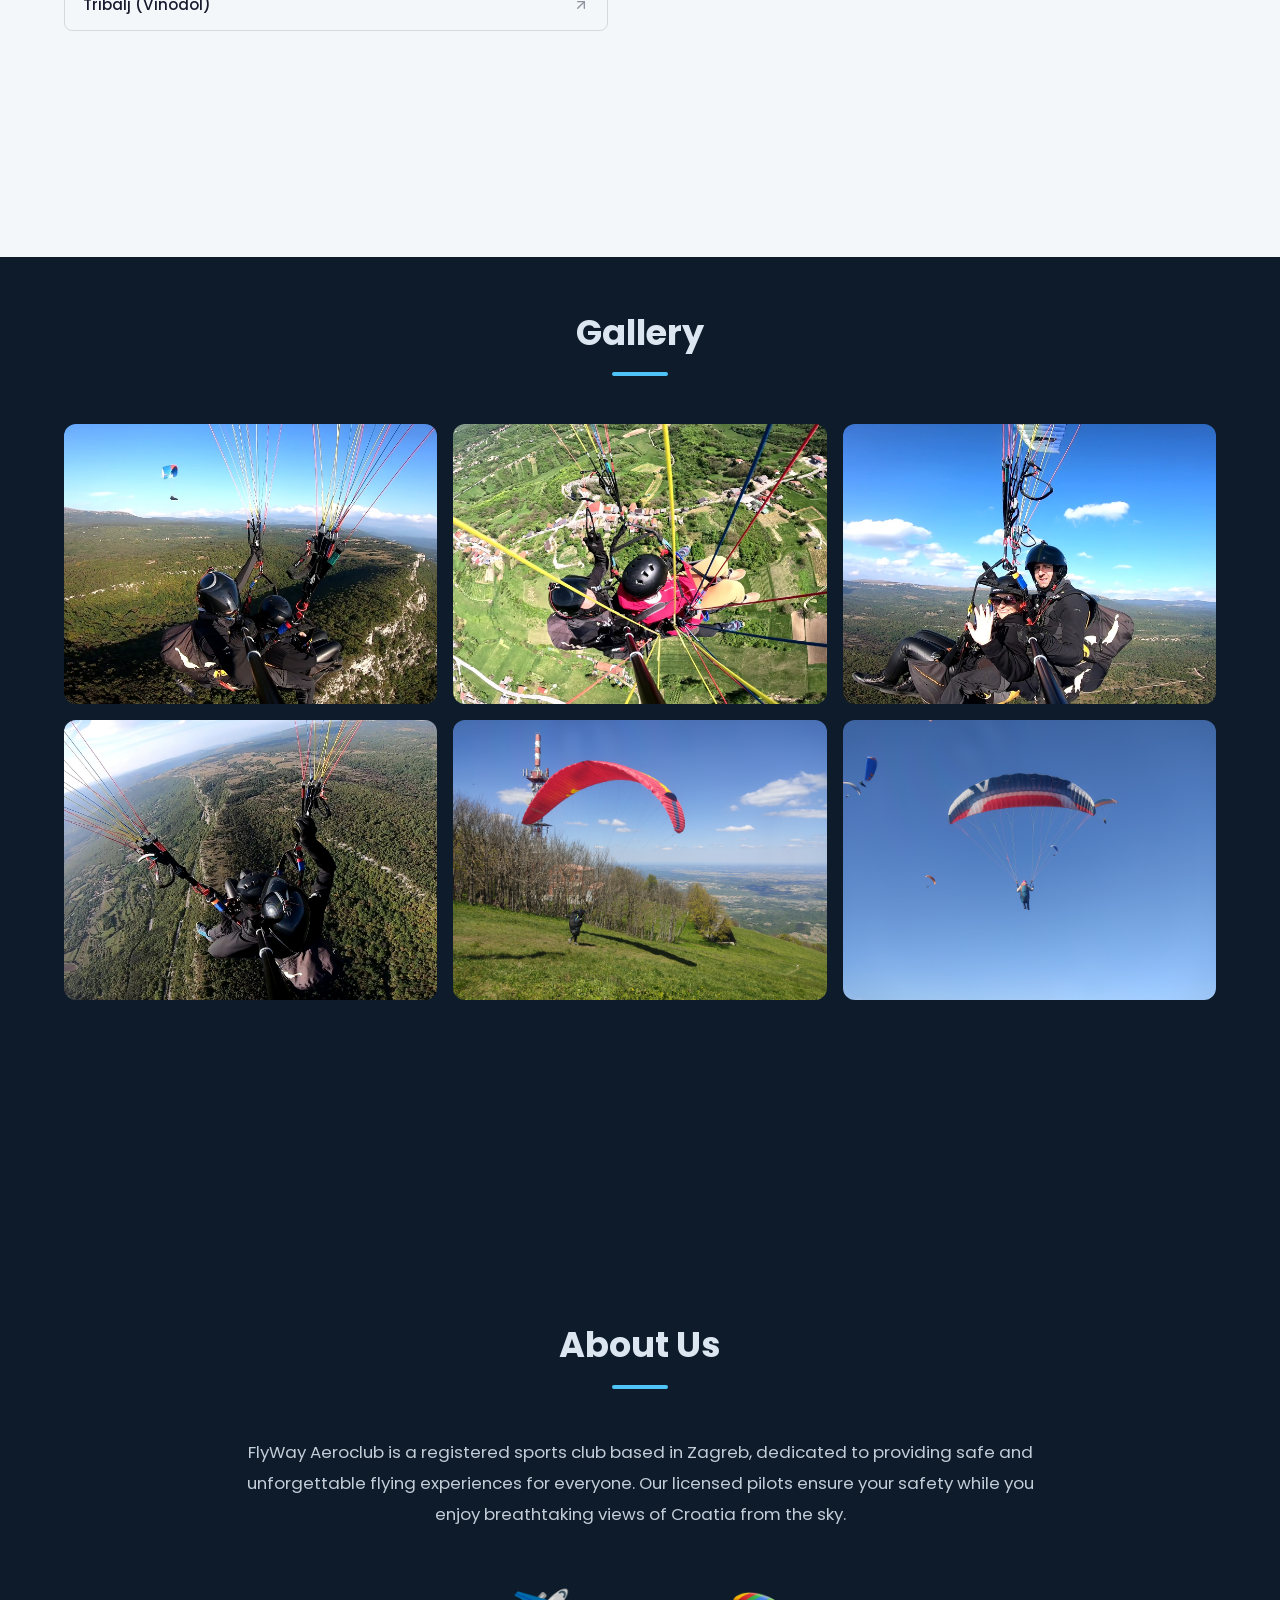
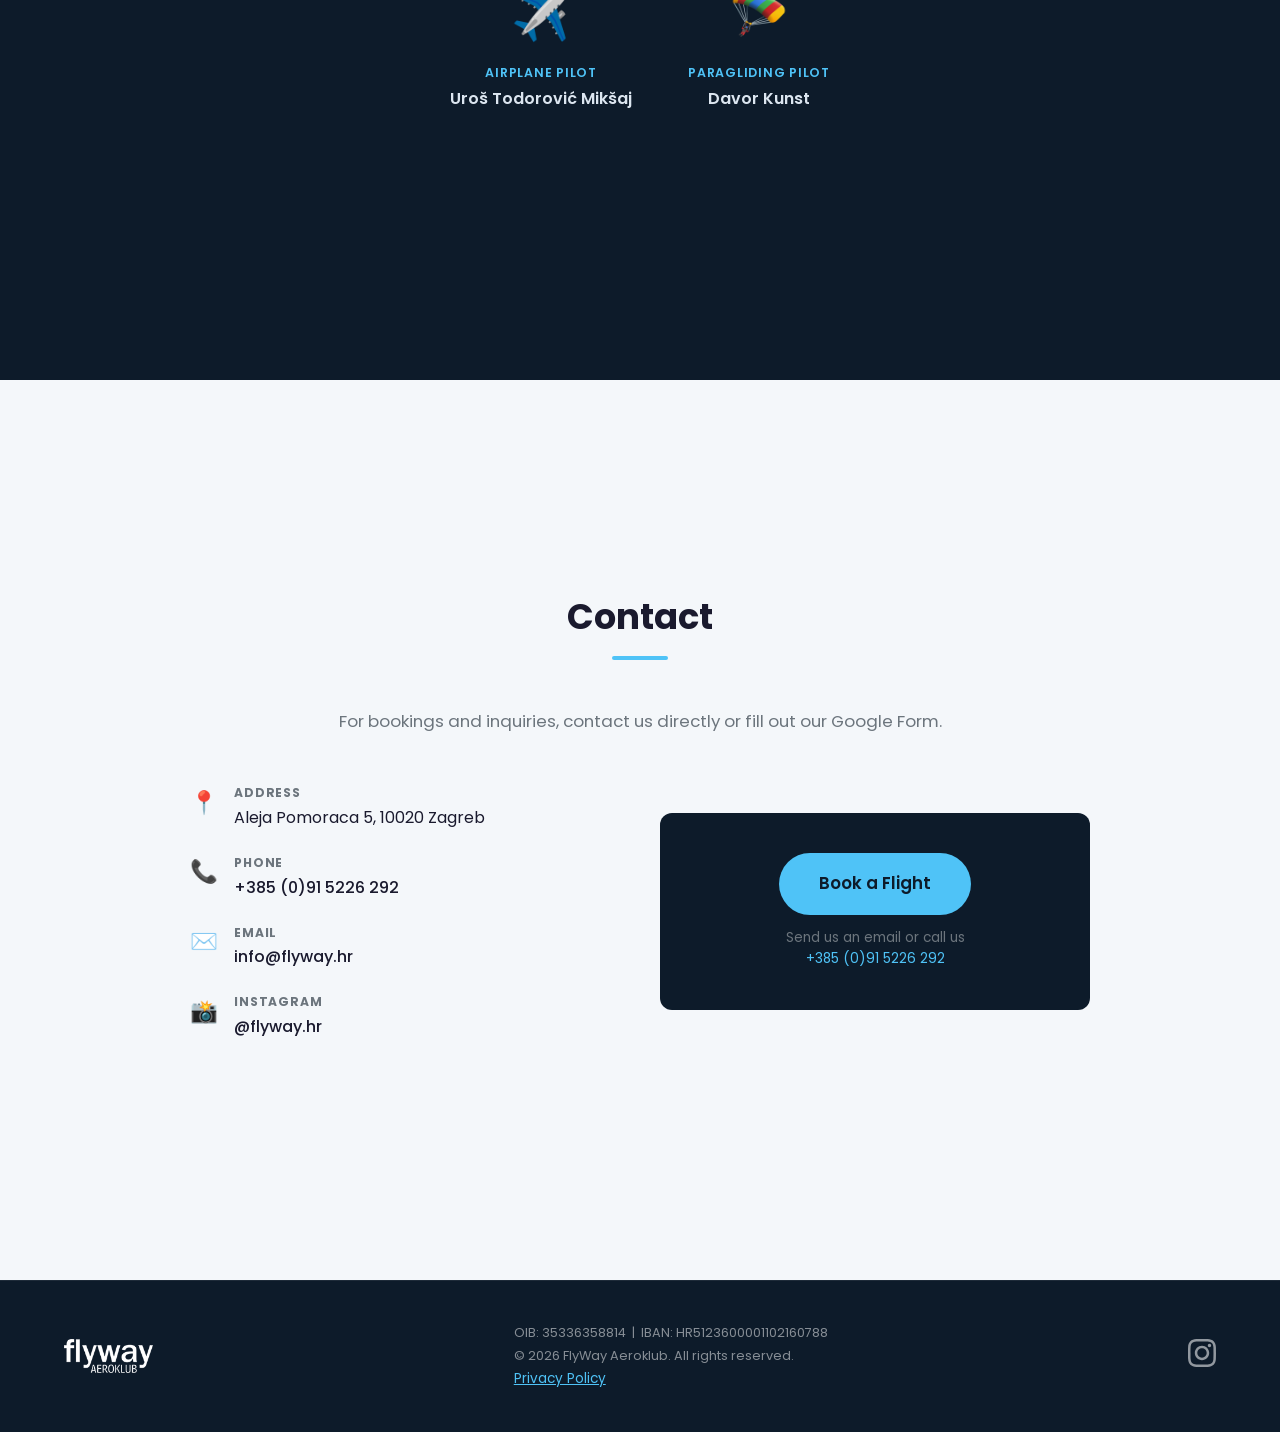
==== commit 0122915b: "Fix encoding corruption on English pages Restored files from last good commit and re-applied privacy" ====
--- a/en/index.html
+++ b/en/index.html
@@ -1,18 +1,18 @@
-﻿<!DOCTYPE html>
+<!DOCTYPE html>
 <html lang="en">
 <head>
     <meta charset="UTF-8">
     <meta name="viewport" content="width=device-width, initial-scale=1.0">
 
-    <title>FlyWay Aeroklub â€“ Tandem Paragliding Zagreb | Panoramic Airplane Flights Croatia</title>
-    <meta name="description" content="FlyWay Aeroklub offers tandem paragliding and panoramic airplane flights in Croatia. Launch sites: JapetiÄ‡, IvanÅ¡Äica, Kalnik, VaraÅ¾din, LuÄko. Book your adventure!">
+    <title>FlyWay Aeroklub – Tandem Paragliding Zagreb | Panoramic Airplane Flights Croatia</title>
+    <meta name="description" content="FlyWay Aeroklub offers tandem paragliding and panoramic airplane flights in Croatia. Launch sites: Japetić, Ivanščica, Kalnik, Varaždin, Lučko. Book your adventure!">
     <meta name="keywords" content="tandem paragliding Zagreb, panoramic airplane flights Croatia, paragliding Croatia, aeroclub Zagreb, scenic flight Croatia, adventure tourism Croatia">
     <meta name="robots" content="index, follow">
     <meta name="geo.region" content="HR-01">
     <meta name="geo.placename" content="Zagreb, Croatia">
     <link rel="canonical" href="https://www.flyway.hr/en/">
 
-    <meta property="og:title" content="FlyWay Aeroklub â€“ Tandem Paragliding & Panoramic Flights Croatia">
+    <meta property="og:title" content="FlyWay Aeroklub – Tandem Paragliding & Panoramic Flights Croatia">
     <meta property="og:description" content="Unforgettable adventure with experienced licensed tandem pilots. Paragliding and panoramic airplane flights in Croatia.">
     <meta property="og:url" content="https://www.flyway.hr/en/">
     <meta property="og:type" content="website">
@@ -79,7 +79,7 @@
     <header class="site-header">
         <nav class="navbar" role="navigation" aria-label="Main navigation">
             <a href="#home" class="nav-logo" aria-label="FlyWay Aeroklub - Home">
-                <img src="../images/fw_logo_white.png" alt="FlyWay Aeroklub â€“ tandem paragliding and panoramic flights Zagreb" width="140" height="50">
+                <img src="../images/fw_logo_white.png" alt="FlyWay Aeroklub – tandem paragliding and panoramic flights Zagreb" width="140" height="50">
             </a>
 
             <button class="hamburger" id="hamburger" aria-label="Open menu" aria-expanded="false" aria-controls="nav-menu">
@@ -118,35 +118,35 @@
 
                     <article id="paragliding" class="service-card" aria-labelledby="para-heading">
                         <div class="service-icon">
-                            <img src="../images/paraglider_p.png" alt="Tandem paragliding icon â€“ flights from JapetiÄ‡ and IvanÅ¡Äica" width="80" height="80">
+                            <img src="../images/paraglider_p.png" alt="Tandem paragliding icon – flights from Japetić and Ivanščica" width="80" height="80">
                         </div>
                         <h3 id="para-heading">Tandem Paragliding</h3>
-                        <p>Experience the thrill of paragliding with an experienced tandem pilot. No prior experience needed â€” we take care of everything!</p>
+                        <p>Experience the thrill of paragliding with an experienced tandem pilot. No prior experience needed — we take care of everything!</p>
                         <ul class="service-details">
-                            <li><span class="detail-icon" aria-hidden="true">ðŸ‘•</span><span>Long sleeves, long pants and hiking boots required</span></li>
-                            <li><span class="detail-icon" aria-hidden="true">ðŸŽ’</span><span>All equipment provided by the club</span></li>
-                            <li><span class="detail-icon" aria-hidden="true">ðŸŽ¥</span><span>Flights can be recorded with action cameras</span></li>
-                            <li><span class="detail-icon" aria-hidden="true">ðŸ‘¦</span><span>Minors allowed with written parental consent</span></li>
+                            <li><span class="detail-icon" aria-hidden="true">👕</span><span>Long sleeves, long pants and hiking boots required</span></li>
+                            <li><span class="detail-icon" aria-hidden="true">🎒</span><span>All equipment provided by the club</span></li>
+                            <li><span class="detail-icon" aria-hidden="true">🎥</span><span>Flights can be recorded with action cameras</span></li>
+                            <li><span class="detail-icon" aria-hidden="true">👦</span><span>Minors allowed with written parental consent</span></li>
                         </ul>
                         <div class="service-extra">
-                            <p>Tandem paragliding in Zagreb â€” launch sites JapetiÄ‡, IvanÅ¡Äica and Kalnik, spectacular views of Zagorje and Medvednica. No experience needed, from age 8.</p>
+                            <p>Tandem paragliding in Zagreb — launch sites Japetić, Ivanščica and Kalnik, spectacular views of Zagorje and Medvednica. No experience needed, from age 8.</p>
                             <a href="paragliding-zagreb.html" class="btn btn-secondary-outline">Learn more</a>
                         </div>
                     </article>
 
                     <article id="airplane" class="service-card" aria-labelledby="air-heading">
                         <div class="service-icon">
-                            <img src="../images/avion.png" alt="Panoramic airplane flights icon â€“ VaraÅ¾din and LuÄko aerodrome" width="80" height="80">
+                            <img src="../images/avion.png" alt="Panoramic airplane flights icon – Varaždin and Lučko aerodrome" width="80" height="80">
                         </div>
                         <h3 id="air-heading">Panoramic Airplane Tours</h3>
-                        <p>Enjoy spectacular aerial views on customizable routes. Groups of up to three passengers, departing from VaraÅ¾din or LuÄko aerodrome.</p>
+                        <p>Enjoy spectacular aerial views on customizable routes. Groups of up to three passengers, departing from Varaždin or Lučko aerodrome.</p>
                         <ul class="service-details">
-                            <li><span class="detail-icon" aria-hidden="true">âœˆï¸</span><span>Customizable routes of your choice</span></li>
-                            <li><span class="detail-icon" aria-hidden="true">ðŸ‘¥</span><span>Groups of up to 3 passengers</span></li>
-                            <li><span class="detail-icon" aria-hidden="true">ðŸ“</span><span>VaraÅ¾din & LuÄko aerodrome</span></li>
+                            <li><span class="detail-icon" aria-hidden="true">✈️</span><span>Customizable routes of your choice</span></li>
+                            <li><span class="detail-icon" aria-hidden="true">👥</span><span>Groups of up to 3 passengers</span></li>
+                            <li><span class="detail-icon" aria-hidden="true">📍</span><span>Varaždin & Lučko aerodrome</span></li>
                         </ul>
                         <div class="service-extra">
-                            <p>Panoramic airplane flights from VaraÅ¾din or LuÄko airport â€” customized routes over Croatia, up to 3 passengers. Perfect for special occasions and an unforgettable gift.</p>
+                            <p>Panoramic airplane flights from Varaždin or Lučko airport — customized routes over Croatia, up to 3 passengers. Perfect for special occasions and an unforgettable gift.</p>
                             <a href="panoramski-let-avionom.html" class="btn btn-secondary-outline">Learn more</a>
                         </div>
                     </article>
@@ -160,12 +160,12 @@
                 <h2 id="safety-heading" class="section-title">Safety</h2>
                 <div class="safety-grid">
                     <div class="safety-item">
-                        <div class="safety-icon" aria-hidden="true">ðŸ›¡ï¸</div>
+                        <div class="safety-icon" aria-hidden="true">🛡️</div>
                         <h3>Licensed Pilots</h3>
                         <p>All our pilots hold valid licenses and regularly undergo checks and training according to the rules of the Croatian Aeronautical Association.</p>
                     </div>
                     <div class="safety-item">
-                        <div class="safety-icon" aria-hidden="true">ðŸª‚</div>
+                        <div class="safety-icon" aria-hidden="true">🪂</div>
                         <h3>Certified Equipment</h3>
                         <p>We use exclusively certified paragliding and aviation equipment that is regularly serviced and replaced according to prescribed schedules.</p>
                     </div>
@@ -180,16 +180,16 @@
 
                     <div class="location-group">
                         <div class="location-group-header">
-                            <span class="location-group-icon" aria-hidden="true">ðŸª‚</span>
+                            <span class="location-group-icon" aria-hidden="true">🪂</span>
                             <h3>Paragliding Launch Sites</h3>
                         </div>
                         <ul class="location-cards">
                             <li><a href="https://maps.app.goo.gl/WNcV5vKJo7GmSqnL9" target="_blank" rel="noopener noreferrer" class="location-card">
-                                <span class="loc-name">JapetiÄ‡</span>
+                                <span class="loc-name">Japetić</span>
                                 <svg class="loc-arrow" width="16" height="16" viewBox="0 0 24 24" fill="none" stroke="currentColor" stroke-width="2" stroke-linecap="round" stroke-linejoin="round" aria-hidden="true"><path d="M7 17L17 7"/><path d="M7 7h10v10"/></svg>
                             </a></li>
                             <li><a href="https://maps.app.goo.gl/DP7WxaT5oBAkoyiM8" target="_blank" rel="noopener noreferrer" class="location-card">
-                                <span class="loc-name">IvanÅ¡Äica</span>
+                                <span class="loc-name">Ivanščica</span>
                                 <svg class="loc-arrow" width="16" height="16" viewBox="0 0 24 24" fill="none" stroke="currentColor" stroke-width="2" stroke-linecap="round" stroke-linejoin="round" aria-hidden="true"><path d="M7 17L17 7"/><path d="M7 7h10v10"/></svg>
                             </a></li>
                             <li><a href="https://maps.app.goo.gl/jG7msH3N1afyZURn9" target="_blank" rel="noopener noreferrer" class="location-card">
@@ -209,16 +209,16 @@
 
                     <div class="location-group">
                         <div class="location-group-header">
-                            <span class="location-group-icon" aria-hidden="true">âœˆï¸</span>
+                            <span class="location-group-icon" aria-hidden="true">✈️</span>
                             <h3>Airplane Departure Points</h3>
                         </div>
                         <ul class="location-cards">
                             <li><a href="https://maps.app.goo.gl/fCzYF7hV7f4VvDzJ8" target="_blank" rel="noopener noreferrer" class="location-card">
-                                <span class="loc-name">VaraÅ¾din Aerodrome</span>
+                                <span class="loc-name">Varaždin Aerodrome</span>
                                 <svg class="loc-arrow" width="16" height="16" viewBox="0 0 24 24" fill="none" stroke="currentColor" stroke-width="2" stroke-linecap="round" stroke-linejoin="round" aria-hidden="true"><path d="M7 17L17 7"/><path d="M7 7h10v10"/></svg>
                             </a></li>
                             <li><a href="https://maps.app.goo.gl/y8bR3Hvhhawu7wzm7" target="_blank" rel="noopener noreferrer" class="location-card">
-                                <span class="loc-name">LuÄko Aerodrome</span>
+                                <span class="loc-name">Lučko Aerodrome</span>
                                 <svg class="loc-arrow" width="16" height="16" viewBox="0 0 24 24" fill="none" stroke="currentColor" stroke-width="2" stroke-linecap="round" stroke-linejoin="round" aria-hidden="true"><path d="M7 17L17 7"/><path d="M7 7h10v10"/></svg>
                             </a></li>
                         </ul>
@@ -232,12 +232,12 @@
             <div class="container">
                 <h2 id="gallery-heading" class="section-title">Gallery</h2>
                 <div class="gallery-grid">
-                    <img src="../images/1.jpeg" alt="Tandem paragliding flight â€“ FlyWay Aeroklub" loading="lazy">
-                    <img src="../images/2.jpeg" alt="Aerial view â€“ FlyWay Aeroklub" loading="lazy">
-                    <img src="../images/3.jpeg" alt="Paragliding takeoff â€“ FlyWay Aeroklub" loading="lazy">
+                    <img src="../images/1.jpeg" alt="Tandem paragliding flight – FlyWay Aeroklub" loading="lazy">
+                    <img src="../images/2.jpeg" alt="Aerial view – FlyWay Aeroklub" loading="lazy">
+                    <img src="../images/3.jpeg" alt="Paragliding takeoff – FlyWay Aeroklub" loading="lazy">
                     <img src="../images/4.jpeg" alt="FlyWay pilot and passenger in flight" loading="lazy">
-                    <img src="../images/5.jpg" alt="Panoramic airplane flight â€“ FlyWay Aeroklub" loading="lazy">
-                    <img src="../images/6.jpg" alt="FlyWay Aeroklub â€“ adventure in the air" loading="lazy">
+                    <img src="../images/5.jpg" alt="Panoramic airplane flight – FlyWay Aeroklub" loading="lazy">
+                    <img src="../images/6.jpg" alt="FlyWay Aeroklub – adventure in the air" loading="lazy">
                 </div>
             </div>
         </section>
@@ -249,12 +249,12 @@
                     <p>FlyWay Aeroclub is a registered sports club based in Zagreb, dedicated to providing safe and unforgettable flying experiences for everyone. Our licensed pilots ensure your safety while you enjoy breathtaking views of Croatia from the sky.</p>
                     <div class="team-grid">
                         <div class="team-member">
-                            <div class="team-icon" aria-hidden="true">âœˆï¸</div>
+                            <div class="team-icon" aria-hidden="true">✈️</div>
                             <p class="team-role">Airplane Pilot</p>
-                            <p class="team-name">UroÅ¡ TodoroviÄ‡ MikÅ¡aj</p>
+                            <p class="team-name">Uroš Todorović Mikšaj</p>
                         </div>
                         <div class="team-member">
-                            <div class="team-icon" aria-hidden="true">ðŸª‚</div>
+                            <div class="team-icon" aria-hidden="true">🪂</div>
                             <p class="team-role">Paragliding Pilot</p>
                             <p class="team-name">Davor Kunst</p>
                         </div>
@@ -271,28 +271,28 @@
                 <div class="contact-grid">
                     <address class="contact-info">
                         <div class="contact-item">
-                            <span class="contact-icon" aria-hidden="true">ðŸ“</span>
+                            <span class="contact-icon" aria-hidden="true">📍</span>
                             <div>
                                 <strong>Address</strong>
                                 <span>Aleja Pomoraca 5, 10020 Zagreb</span>
                             </div>
                         </div>
                         <div class="contact-item">
-                            <span class="contact-icon" aria-hidden="true">ðŸ“ž</span>
+                            <span class="contact-icon" aria-hidden="true">📞</span>
                             <div>
                                 <strong>Phone</strong>
                                 <a href="tel:+385915226292">+385 (0)91 5226 292</a>
                             </div>
                         </div>
                         <div class="contact-item">
-                            <span class="contact-icon" aria-hidden="true">âœ‰ï¸</span>
+                            <span class="contact-icon" aria-hidden="true">✉️</span>
                             <div>
                                 <strong>Email</strong>
                                 <a href="mailto:info@flyway.hr">info@flyway.hr</a>
                             </div>
                         </div>
                         <div class="contact-item">
-                            <span class="contact-icon" aria-hidden="true">ðŸ“¸</span>
+                            <span class="contact-icon" aria-hidden="true">📸</span>
                             <div>
                                 <strong>Instagram</strong>
                                 <a href="https://www.instagram.com/flyway.hr" target="_blank" rel="noopener noreferrer">@flyway.hr</a>
@@ -351,4 +351,3 @@
     <script src="../js/cookies.js"></script>
 </body>
 </html>
-
